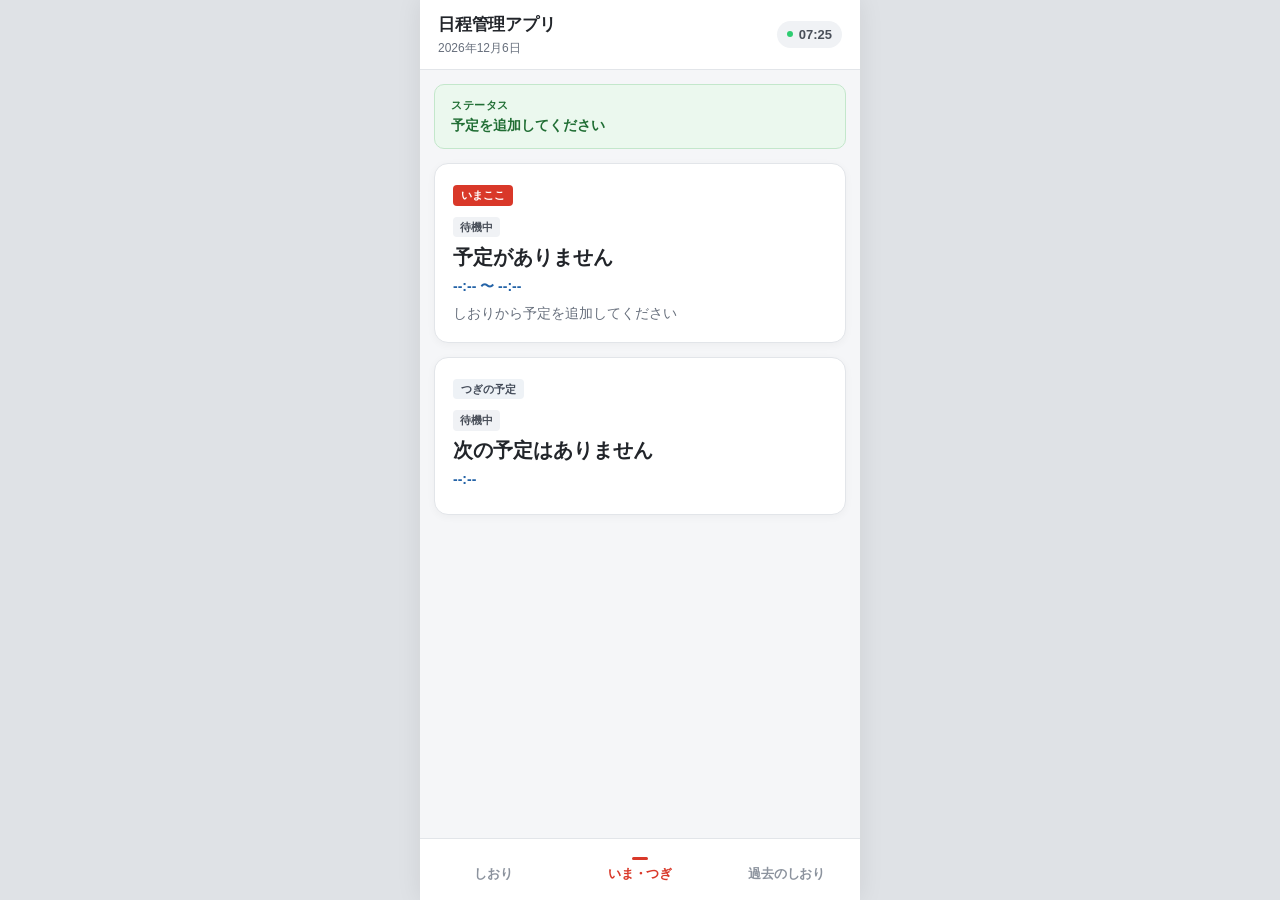
==== kyoto_app.html @ 7677ab17 "Add files via upload" ====
<!DOCTYPE html>
<html lang="ja">
<head>
  <meta charset="UTF-8">
  <meta name="viewport" content="width=device-width, initial-scale=1.0, maximum-scale=1.0, user-scalable=no, viewport-fit=cover">
  <meta name="theme-color" content="#FFFFFF">
  <meta name="apple-mobile-web-app-capable" content="yes">
  <meta name="apple-mobile-web-app-status-bar-style" content="default">
  <link rel="apple-touch-icon" href="icon.png">
  <link rel="icon" href="icon.png">
  <link rel="manifest" href="manifest.json">
  <title>日程管理アプリ</title>
  <style>
/* ===================================================
   日程管理アプリ - スタイルシート (絵文字なし・ミニマルデザイン)
   =================================================== */

:root {
  --primary-red: #D93829;       /* 朱色・現在予定の赤枠カラー */
  --primary-red-bg: #FFF5F4;    /* 現在予定の薄い赤背景 */
  --text-main: #22252A;
  --text-sub: #68707D;
  --bg-app: #F5F6F8;
  --card-bg: #FFFFFF;
  --border-color: #E2E5E9;
  --accent-blue: #2463A7;
  --accent-blue-bg: #EEF5FB;
  --radius-lg: 14px;
  --radius-md: 10px;
  --radius-sm: 6px;
}

* {
  box-sizing: border-box;
  margin: 0;
  padding: 0;
  -webkit-tap-highlight-color: transparent;
}

body {
  font-family: -apple-system, BlinkMacSystemFont, "Segoe UI", Roboto, "Hiragino Sans", "Hiragino Kaku Gothic ProN", Meiryo, sans-serif;
  background-color: #DFE2E6;
  color: var(--text-main);
  line-height: 1.5;
  display: flex;
  justify-content: center;
  min-height: 100vh;
}

/* スマホ表示フレーム */
.mobile-frame {
  width: 100%;
  max-width: 440px;
  min-height: 100vh;
  background-color: var(--bg-app);
  display: flex;
  flex-direction: column;
  position: relative;
  box-shadow: 0 0 24px rgba(0, 0, 0, 0.08);
}

/* ヘッダー */
.app-header {
  background-color: #FFFFFF;
  border-bottom: 1px solid var(--border-color);
  padding: 12px 18px;
  position: sticky;
  top: 0;
  z-index: 20;
}

.header-inner {
  display: flex;
  justify-content: space-between;
  align-items: center;
}

.header-title {
  font-size: 17px;
  font-weight: 700;
  letter-spacing: -0.2px;
}

.header-subtitle {
  font-size: 12px;
  color: var(--text-sub);
  margin-top: 1px;
}

.current-time-badge {
  display: flex;
  align-items: center;
  gap: 6px;
  background: #F0F2F5;
  padding: 4px 10px;
  border-radius: 20px;
  font-size: 13px;
  font-weight: 600;
  color: #4A505A;
}

.time-dot {
  width: 6px;
  height: 6px;
  background-color: #2ECC71;
  border-radius: 50%;
  display: inline-block;
}

/* メインコンテンツ領域 */
.app-content {
  flex: 1;
  padding: 14px 14px 84px 14px;
  overflow-y: auto;
}

.view-panel {
  display: none;
}

.view-panel.active {
  display: block;
}

.panel-header {
  display: flex;
  justify-content: space-between;
  align-items: center;
  margin-bottom: 8px;
}

.panel-section-title {
  font-size: 16px;
  font-weight: 700;
}

.summary-sub {
  font-size: 12px;
  color: var(--text-sub);
}

.btn-primary-small {
  background-color: var(--primary-red);
  color: #FFFFFF;
  border: none;
  font-size: 13px;
  font-weight: 600;
  padding: 6px 12px;
  border-radius: var(--radius-sm);
  cursor: pointer;
}

.btn-primary-small:active {
  opacity: 0.9;
}

.btn-secondary-small {
  background-color: #EAECEF;
  color: var(--text-main);
  border: none;
  font-size: 13px;
  font-weight: 600;
  padding: 6px 12px;
  border-radius: var(--radius-sm);
  cursor: pointer;
}

/* ===================================================
   本日のしおりヘッダーカード
   =================================================== */
.today-header-card {
  background-color: #FFFFFF;
  border-radius: var(--radius-md);
  padding: 12px 14px;
  display: flex;
  align-items: center;
  justify-content: space-between;
  margin-bottom: 12px;
  border: 1px solid var(--border-color);
}

.today-header-info {
  display: flex;
  align-items: center;
  gap: 8px;
}

.today-badge {
  background-color: var(--primary-red);
  color: #FFFFFF;
  font-size: 10px;
  font-weight: 700;
  padding: 2px 6px;
  border-radius: 4px;
}

.today-date-text {
  font-size: 16px;
  font-weight: 700;
}

.today-count-text {
  font-size: 12px;
  color: var(--text-sub);
  margin-left: 4px;
}

.timeline-hint {
  font-size: 12px;
  color: var(--text-sub);
  margin-bottom: 12px;
}

/* ===================================================
   ① しおり (予定一覧)
   =================================================== */
.schedule-timeline {
  display: flex;
  flex-direction: column;
  gap: 10px;
}

.schedule-card {
  background-color: var(--card-bg);
  border-radius: var(--radius-md);
  padding: 14px 16px;
  border: 1.5px solid var(--border-color);
  position: relative;
  cursor: pointer;
  transition: transform 0.15s ease, box-shadow 0.15s ease, opacity 0.15s ease;
  user-select: none;
  -webkit-user-select: none;
  touch-action: pan-y;
}

.schedule-card:active {
  transform: scale(0.99);
}

/* ★ 現在の予定は赤く囲まれる表示 ★ */
.schedule-card.is-current {
  border: 2.5px solid var(--primary-red) !important;
  background-color: var(--primary-red-bg);
  box-shadow: 0 4px 16px rgba(217, 56, 41, 0.18);
}

.schedule-card.is-current::before {
  content: "現在";
  position: absolute;
  top: -10px;
  right: 14px;
  background-color: var(--primary-red);
  color: #FFFFFF;
  font-size: 10px;
  font-weight: 700;
  padding: 1px 8px;
  border-radius: 8px;
  letter-spacing: 0.5px;
}

.schedule-card.is-past {
  opacity: 0.55;
  background-color: #FAFAFA;
}

/* 交通機関カードの個別スタイル */
.schedule-card.is-transit {
  border-left: 5px solid var(--accent-blue);
  background-color: #F8FBFE;
}

.schedule-card.is-transit.is-current {
  border: 2.5px solid var(--primary-red) !important;
  border-left: 6px solid var(--primary-red) !important;
  background-color: var(--primary-red-bg);
}

.card-top-row {
  display: flex;
  justify-content: space-between;
  align-items: center;
  margin-bottom: 6px;
}

.type-badge {
  display: inline-block;
  font-size: 11px;
  font-weight: 700;
  padding: 2px 7px;
  border-radius: 4px;
}

.badge-spot {
  background-color: #F0F2F5;
  color: #4A505A;
}

.badge-transit {
  background-color: var(--accent-blue-bg);
  color: var(--accent-blue);
}

.schedule-time {
  font-size: 14px;
  font-weight: 700;
  color: var(--accent-blue);
}

.schedule-card.is-current .schedule-time {
  color: var(--primary-red);
}

.schedule-title {
  font-size: 16px;
  font-weight: 700;
  color: var(--text-main);
  margin-bottom: 4px;
}

/* ★ ご要望: 乗車駅と降車駅どちらもハッキリ見える表示 ★ */
.schedule-stations-row {
  font-size: 16px;
  font-weight: 700;
  color: var(--text-main);
  display: flex;
  align-items: center;
  gap: 8px;
  margin-bottom: 4px;
}

.station-badge {
  background-color: #FFFFFF;
  padding: 3px 8px;
  border-radius: 4px;
  border: 1px solid #D2DFEE;
  color: var(--accent-blue);
}

.station-arrow {
  color: var(--accent-blue);
  font-size: 14px;
}

.transit-sub-row {
  display: flex;
  align-items: center;
  gap: 6px;
  font-size: 13px;
  color: var(--text-sub);
  margin-bottom: 4px;
}

.platform-badge {
  background-color: #FFF3DC;
  color: #B26A00;
  font-size: 11px;
  font-weight: 700;
  padding: 1px 6px;
  border-radius: 4px;
  border: 1px solid #FFE2AA;
}

.nearest-badge {
  display: inline-block;
  background-color: #F0F2F5;
  color: #555E6D;
  font-size: 11px;
  padding: 1px 7px;
  border-radius: 4px;
  margin-bottom: 4px;
}

.schedule-memo {
  font-size: 13px;
  color: var(--text-sub);
  margin-top: 2px;
}

/* ===================================================
   ② いま・つぎ
   =================================================== */
.timing-card {
  border-radius: var(--radius-md);
  padding: 12px 16px;
  margin-bottom: 14px;
  border: 1px solid transparent;
}

.timing-card.status-relax {
  background-color: #EBF8EE;
  border-color: #C3E7CB;
  color: #206E34;
}

.timing-card.status-warning {
  background-color: #FFF9E6;
  border-color: #FFE599;
  color: #945B00;
}

.timing-card.status-move {
  background-color: #E8F2FC;
  border-color: #BCD9F6;
  color: #175294;
}

.timing-label {
  font-size: 11px;
  font-weight: 700;
  letter-spacing: 0.5px;
}

.timing-message {
  font-size: 14px;
  font-weight: 600;
  margin-top: 2px;
}

.card {
  background-color: var(--card-bg);
  border-radius: var(--radius-lg);
  padding: 18px;
  margin-bottom: 14px;
  border: 1.5px solid var(--border-color);
  box-shadow: 0 2px 8px rgba(0, 0, 0, 0.04);
}

.card-tag {
  display: inline-block;
  font-size: 11px;
  font-weight: 700;
  padding: 2px 8px;
  border-radius: 4px;
  margin-bottom: 8px;
}

.tag-now {
  background-color: var(--primary-red);
  color: #FFFFFF;
}

.tag-next {
  background-color: #EEF2F6;
  color: #434B58;
}

.spot-type-badge-wrap {
  margin-bottom: 4px;
}

.spot-title {
  font-size: 20px;
  font-weight: 700;
  margin-bottom: 4px;
  color: var(--text-main);
}

.spot-sub-info {
  font-size: 13px;
  font-weight: 600;
  color: var(--accent-blue);
  margin-bottom: 4px;
}

.spot-time {
  font-size: 14px;
  font-weight: 600;
  color: var(--accent-blue);
  margin-bottom: 6px;
}

.spot-memo {
  font-size: 14px;
  color: var(--text-sub);
}

.action-buttons-wrap {
  margin-top: 18px;
}

.btn-main-action {
  width: 100%;
  padding: 15px;
  background-color: var(--primary-red);
  color: #FFFFFF;
  border: none;
  border-radius: var(--radius-md);
  font-size: 16px;
  font-weight: 700;
  cursor: pointer;
  display: flex;
  justify-content: center;
  align-items: center;
  gap: 8px;
  box-shadow: 0 4px 12px rgba(217, 56, 41, 0.25);
}

.btn-main-action:active {
  transform: scale(0.98);
}

/* ===================================================
   ③ 過去のしおり
   =================================================== */
.section-box {
  background-color: #FFFFFF;
  border-radius: var(--radius-md);
  padding: 16px;
  border: 1px solid var(--border-color);
}

.mt-1 {
  margin-top: 4px;
}

.mt-2 {
  margin-top: 8px;
}

.mt-3 {
  margin-top: 12px;
}

.past-day-navigator {
  display: flex;
  align-items: center;
  justify-content: space-between;
  gap: 8px;
  margin-top: 10px;
}

.btn-day-nav {
  width: 32px;
  height: 32px;
  border-radius: var(--radius-sm);
  background-color: #F0F2F5;
  border: none;
  font-size: 15px;
  font-weight: 700;
  color: var(--text-main);
  cursor: pointer;
  display: flex;
  align-items: center;
  justify-content: center;
}

.btn-day-nav:active {
  background-color: #E2E5E9;
}

.past-day-center {
  flex: 1;
}

.day-select-dropdown {
  width: 100%;
  padding: 8px 10px;
  border-radius: var(--radius-sm);
  border: 1px solid var(--border-color);
  font-size: 14px;
  font-weight: 600;
  color: var(--text-main);
  background-color: #FAFAFA;
}

/* ===================================================
   下部3ボタン ナビゲーションバー
   =================================================== */
.bottom-nav {
  position: fixed;
  bottom: 0;
  left: 50%;
  transform: translateX(-50%);
  width: 100%;
  max-width: 440px;
  height: 62px;
  background-color: #FFFFFF;
  border-top: 1px solid var(--border-color);
  display: flex;
  justify-content: space-around;
  align-items: center;
  padding-bottom: env(safe-area-inset-bottom, 0px);
  z-index: 30;
}

.nav-button {
  flex: 1;
  height: 100%;
  background: none;
  border: none;
  display: flex;
  flex-direction: column;
  align-items: center;
  justify-content: center;
  gap: 5px;
  color: #8C939E;
  cursor: pointer;
  position: relative;
  transition: all 0.15s ease;
}

.nav-indicator {
  width: 16px;
  height: 3px;
  background-color: transparent;
  border-radius: 2px;
  transition: background-color 0.2s ease;
}

.nav-button.active .nav-indicator {
  background-color: var(--primary-red);
}

.nav-text {
  font-size: 13px;
  font-weight: 700;
  letter-spacing: -0.2px;
}

.nav-button.active .nav-text {
  color: var(--primary-red);
}

/* ===================================================
   モーダル & ポップアップ
   =================================================== */
.modal {
  position: fixed;
  top: 0;
  left: 0;
  width: 100%;
  height: 100%;
  z-index: 50;
  display: flex;
  align-items: flex-end;
  justify-content: center;
}

.modal.hidden {
  display: none !important;
}

.modal-backdrop {
  position: absolute;
  width: 100%;
  height: 100%;
  background: rgba(0, 0, 0, 0.45);
}

.modal-card {
  position: relative;
  width: 100%;
  max-width: 440px;
  background-color: #FFFFFF;
  border-radius: var(--radius-lg) var(--radius-lg) 0 0;
  padding: 20px;
  z-index: 51;
  max-height: 90vh;
  overflow-y: auto;
  animation: slideUp 0.2s ease-out;
}

@keyframes slideUp {
  from { transform: translateY(100%); }
  to { transform: translateY(0); }
}

.modal-header {
  display: flex;
  justify-content: space-between;
  align-items: center;
  margin-bottom: 16px;
}

.modal-header h3 {
  font-size: 17px;
  font-weight: 700;
}

.modal-close-btn {
  background: none;
  border: none;
  font-size: 22px;
  color: var(--text-sub);
  cursor: pointer;
  width: 32px;
  height: 32px;
  display: flex;
  align-items: center;
  justify-content: center;
  border-radius: 50%;
}

.spot-action-info-box {
  background-color: #F8F9FA;
  padding: 12px 14px;
  border-radius: var(--radius-sm);
  margin-bottom: 16px;
  border: 1px solid var(--border-color);
}

.action-item-name {
  font-size: 16px;
  font-weight: 700;
  color: var(--text-main);
}

.action-item-time {
  font-size: 13px;
  color: var(--accent-blue);
  margin-top: 2px;
}

.spot-action-buttons {
  display: flex;
  flex-direction: column;
  gap: 10px;
}

.btn-action-primary, .btn-action-secondary, .btn-action-danger {
  width: 100%;
  padding: 13px 16px;
  border-radius: var(--radius-md);
  border: 1.5px solid transparent;
  cursor: pointer;
  text-align: left;
}

.btn-action-primary {
  background-color: var(--primary-red-bg);
  border-color: #F8C8C4;
  color: var(--primary-red);
}

.btn-action-secondary {
  background-color: #F5F6F8;
  border-color: var(--border-color);
  color: var(--text-main);
}

.btn-action-danger {
  background-color: #FFFFFF;
  border-color: #FBD5D5;
  color: #DC3545;
}

.btn-action-text strong {
  display: block;
  font-size: 15px;
}

.btn-action-text small {
  display: block;
  font-size: 12px;
  opacity: 0.8;
  margin-top: 2px;
}

.form-label-bold {
  font-size: 13px;
  font-weight: 700;
  color: var(--text-main);
}

.type-selector-tabs {
  display: flex;
  gap: 8px;
  margin-top: 4px;
}

.type-tab-label {
  flex: 1;
  cursor: pointer;
}

.type-tab-label input[type="radio"] {
  display: none;
}

.type-tab-card {
  display: block;
  padding: 9px;
  text-align: center;
  border-radius: var(--radius-sm);
  background-color: #F0F2F5;
  font-size: 13px;
  font-weight: 700;
  color: var(--text-sub);
  border: 1.5px solid transparent;
}

.type-tab-label input[type="radio"]:checked + .type-tab-card {
  background-color: #FFFFFF;
  border-color: var(--primary-red);
  color: var(--primary-red);
  box-shadow: 0 2px 6px rgba(217, 56, 41, 0.15);
}

/* 交通機関（乗車駅・降車駅）のレイアウト */
.transit-container {
  display: flex;
  flex-direction: column;
  gap: 2px;
}

.form-group-stack {
  display: flex;
  flex-direction: column;
}

.station-arrow-col {
  display: flex;
  align-items: center;
  justify-content: center;
  padding-top: 22px;
  font-size: 18px;
  font-weight: 700;
  color: var(--accent-blue);
}

.transit-chips {
  display: flex;
  flex-wrap: wrap;
  gap: 5px;
}

.transit-chip {
  background: #F0F2F5;
  border: none;
  padding: 4px 8px;
  border-radius: 4px;
  font-size: 11px;
  font-weight: 600;
  color: #4A505A;
  cursor: pointer;
}

.modal-body {
  display: flex;
  flex-direction: column;
  gap: 10px;
}

.form-group {
  display: flex;
  flex-direction: column;
  gap: 5px;
}

.form-group label {
  font-size: 12px;
  font-weight: 600;
  color: var(--text-sub);
}

.form-row {
  display: flex;
  gap: 8px;
}

.flex-1 {
  flex: 1;
}

.input-text {
  padding: 9px 12px;
  border: 1px solid var(--border-color);
  border-radius: var(--radius-sm);
  font-size: 15px;
  outline: none;
  background-color: #FAFAFA;
}

.input-text:focus {
  border-color: var(--primary-red);
  background-color: #FFFFFF;
}

.modal-actions {
  display: flex;
  align-items: center;
  gap: 10px;
  margin-top: 10px;
}

.flex-spacer {
  flex: 1;
}

.btn-cancel {
  background: #F0F2F5;
  border: none;
  padding: 9px 16px;
  border-radius: var(--radius-sm);
  font-size: 14px;
  font-weight: 600;
  cursor: pointer;
}

.btn-submit {
  background: var(--primary-red);
  color: #FFFFFF;
  border: none;
  padding: 9px 20px;
  border-radius: var(--radius-sm);
  font-size: 14px;
  font-weight: 700;
  cursor: pointer;
}

.btn-delete {
  background: none;
  border: none;
  color: #DC3545;
  font-size: 14px;
  font-weight: 600;
  cursor: pointer;
}

/* ===================================================
   予定の長押しドラッグ＆ドロップ並び替えスタイル
   =================================================== */

/* ドラッグ元のプレースホルダー */
.schedule-card.is-dragging-original {
  opacity: 0.35 !important;
  border: 2px dashed #9EABC0 !important;
  background-color: #F0F3F8 !important;
  box-shadow: none !important;
  transform: scale(0.98) !important;
}

/* 長押し中に浮き上がるゴースト要素 */
.drag-ghost {
  position: fixed !important;
  z-index: 10000 !important;
  pointer-events: none !important;
  border-radius: var(--radius-md) !important;
  background-color: #FFFFFF !important;
  border: 2px solid var(--accent-blue) !important;
  box-shadow: 0 14px 32px rgba(20, 45, 80, 0.28) !important;
  transform: scale(1.03) !important;
  opacity: 0.96 !important;
  margin: 0 !important;
  box-sizing: border-box !important;
  transition: transform 0.08s ease, box-shadow 0.08s ease !important;
}

.drag-ghost.is-current {
  border: 2.5px solid var(--primary-red) !important;
}

/* 挿入位置を示す青いラインインジケーター */
.drop-indicator {
  height: 4px;
  background-color: var(--accent-blue);
  border-radius: 2px;
  margin: 4px 0;
  box-shadow: 0 0 10px rgba(36, 99, 167, 0.6);
  position: relative;
  transition: all 0.15s ease;
}

.drop-indicator::before {
  content: "";
  position: absolute;
  left: -4px;
  top: -4px;
  width: 12px;
  height: 12px;
  border-radius: 50%;
  background-color: var(--accent-blue);
}

.drop-indicator::after {
  content: "";
  position: absolute;
  right: -4px;
  top: -4px;
  width: 12px;
  height: 12px;
  border-radius: 50%;
  background-color: var(--accent-blue);
}

/* カード右上の控えめなドラッグ用グリップアイコン */
.drag-grip-icon {
  display: inline-flex;
  flex-direction: column;
  justify-content: center;
  align-items: center;
  gap: 2.5px;
  width: 16px;
  height: 16px;
  opacity: 0.35;
  margin-left: 6px;
  cursor: grab;
}

.drag-grip-icon span {
  display: block;
  width: 12px;
  height: 2px;
  background-color: #555E6D;
  border-radius: 1px;
}

.schedule-card:active .drag-grip-icon {
  opacity: 0.7;
}

/* 並び替え完了時のトースト通知 */
.app-toast {
  position: fixed;
  bottom: 80px;
  left: 50%;
  transform: translateX(-50%) translateY(20px);
  background-color: rgba(30, 36, 46, 0.92);
  color: #FFFFFF;
  padding: 10px 18px;
  border-radius: 20px;
  font-size: 13px;
  font-weight: 600;
  box-shadow: 0 6px 20px rgba(0, 0, 0, 0.25);
  z-index: 99999;
  opacity: 0;
  pointer-events: none;
  transition: opacity 0.25s ease, transform 0.25s ease;
  white-space: nowrap;
}

.app-toast.show {
  opacity: 1;
  transform: translateX(-50%) translateY(0);
}

</style>
  <script>
    if ('serviceWorker' in navigator) {
      window.addEventListener('load', () => {
        navigator.serviceWorker.register('./sw.js').catch(err => console.log('SW reg error', err));
      });
    }
  </script>
</head>
<body>

  <!-- モバイルアプリコンテナ -->
  <div class="mobile-frame">
    
    <!-- アプリ共通ヘッダー -->
    <header class="app-header">
      <div class="header-inner">
        <div>
          <h1 class="header-title">日程管理アプリ</h1>
          <div id="header-date-sub" class="header-subtitle">--月--日</div>
        </div>
        <div class="current-time-badge">
          <span class="time-dot"></span>
          <span id="header-clock">09:00</span>
        </div>
      </div>
    </header>

    <!-- メイン表示領域 -->
    <main class="app-content">

      <!-- ================= 画面①: しおり（本日の日程限定） ================= -->
      <section id="view-schedule" class="view-panel">
        
        <div class="today-header-card">
          <div class="today-header-info">
            <span class="today-badge">本日</span>
            <span id="main-day-label" class="today-date-text">--月--日</span>
            <span id="main-day-spots-count" class="today-count-text">0件の予定</span>
          </div>
          <button id="btn-open-add-schedule" class="btn-primary-small">+ 予定を追加</button>
        </div>

        <p class="timeline-hint">予定を押すと操作メニュー、長押しで並び替えできます</p>

        <!-- 本日のタイムライン一覧 -->
        <div id="schedule-list" class="schedule-timeline">
          <!-- JSで動的に本日の予定を出力 -->
        </div>
      </section>

      <!-- ================= 画面②: いま・つぎ ================= -->
      <section id="view-now-next" class="view-panel active">
        
        <!-- ステータス（移動タイミング） -->
        <div id="timing-status-card" class="timing-card status-relax">
          <div class="timing-body">
            <div class="timing-label" id="timing-label">ステータス</div>
            <div class="timing-message" id="timing-message">予定を追加してください</div>
          </div>
        </div>

        <!-- 1. いまどこにいるか -->
        <div class="card now-card">
          <div class="card-tag tag-now">いまここ</div>
          <div class="card-content">
            <div class="spot-type-badge-wrap">
              <span id="now-spot-badge" class="type-badge badge-spot">場所</span>
            </div>
            <h3 id="now-spot-title" class="spot-title">予定がありません</h3>
            <p id="now-spot-sub" class="spot-sub-info"></p>
            <p id="now-spot-time" class="spot-time">--:-- 〜 --:--</p>
            <p id="now-spot-memo" class="spot-memo">しおりから予定を追加してください</p>
          </div>
        </div>

        <!-- 2. 次の予定は何か -->
        <div class="card next-card">
          <div class="card-tag tag-next">つぎの予定</div>
          <div class="card-content">
            <div class="spot-type-badge-wrap">
              <span id="next-spot-badge" class="type-badge badge-spot">場所</span>
            </div>
            <h3 id="next-spot-title" class="spot-title">次の予定はありません</h3>
            <p id="next-spot-sub" class="spot-sub-info"></p>
            <p id="next-spot-time" class="spot-time">--:-- 開始予定</p>
            <p id="next-spot-memo" class="spot-memo"></p>
          </div>
        </div>

        <!-- アクションボタン -->
        <div class="action-buttons-wrap">
          <button id="btn-next-action" class="btn-main-action" style="display: none;">
            <span>次へ進む（移動・到着）</span>
            <span class="btn-arrow">&rarr;</span>
          </button>
        </div>

      </section>

      <!-- ================= 画面③: 過去のしおり（過去日程・カレンダー） ================= -->
      <section id="view-undecided" class="view-panel">
        
        <div class="section-box">
          <div class="panel-header">
            <div>
              <h2 class="panel-section-title">過去の日程・しおり</h2>
              <span class="summary-sub">前後の日程を切り替えて閲覧できます</span>
            </div>
            <button id="btn-open-add-day" class="btn-secondary-small">+ 日程追加</button>
          </div>

          <!-- 日程ナビゲーション -->
          <div class="past-day-navigator">
            <button id="btn-past-prev" class="btn-day-nav" title="前の日へ">&lt;</button>
            <div class="past-day-center">
              <select id="select-past-day" class="day-select-dropdown">
                <!-- JSで動的に日付の選択肢を出力 -->
              </select>
            </div>
            <button id="btn-past-next" class="btn-day-nav" title="次の日へ">&gt;</button>
          </div>

          <!-- 選択した日程のしおり一覧 -->
          <div id="past-day-schedule-list" class="schedule-timeline mt-3">
            <!-- JSで動的に予定一覧を出力 -->
          </div>
        </div>

      </section>

    </main>

    <!-- 下部3ボタン ナビゲーションメニュー -->
    <nav class="bottom-nav">
      <button class="nav-button" data-view="schedule">
        <span class="nav-indicator"></span>
        <span class="nav-text">しおり</span>
      </button>

      <button class="nav-button active" data-view="now-next">
        <span class="nav-indicator"></span>
        <span class="nav-text">いま・つぎ</span>
      </button>

      <button class="nav-button" data-view="undecided">
        <span class="nav-indicator"></span>
        <span class="nav-text">過去のしおり</span>
      </button>
    </nav>

  </div>

  <!-- ポップアップモーダル: 予定カードをタップした時のメニュー -->
  <div id="modal-spot-action" class="modal hidden">
    <div class="modal-backdrop"></div>
    <div class="modal-card">
      <div class="modal-header">
        <h3 id="spot-action-title" class="modal-title">予定の操作</h3>
        <button id="btn-close-spot-action" class="modal-close-btn">&times;</button>
      </div>
      <div class="spot-action-body">
        <div id="spot-action-info" class="spot-action-info-box">
          <div id="spot-action-name" class="action-item-name"></div>
          <div id="spot-action-time" class="action-item-time"></div>
        </div>
        <div class="spot-action-buttons">
          <button id="btn-set-as-current" class="btn-action-primary">
            <div class="btn-action-text">
              <strong>現在の予定にする</strong>
              <small>しおりで赤く囲み、現在地として設定します</small>
            </div>
          </button>
          
          <button id="btn-open-edit-content" class="btn-action-secondary">
            <div class="btn-action-text">
              <strong>内容を変更する</strong>
              <small>時間、場所名、駅名、乗り場などを編集します</small>
            </div>
          </button>

          <button id="btn-delete-from-action" class="btn-action-danger">
            <div class="btn-action-text">
              <strong>この予定を削除する</strong>
            </div>
          </button>
        </div>
      </div>
    </div>
  </div>

  <!-- モーダル: 予定・交通機関の追加・編集 -->
  <div id="modal-edit-item" class="modal hidden">
    <div class="modal-backdrop"></div>
    <div class="modal-card">
      <div class="modal-header">
        <h3 id="modal-title">予定の追加</h3>
        <button id="btn-close-modal" class="modal-close-btn">&times;</button>
      </div>
      <form id="schedule-form" class="modal-body">
        <input type="hidden" id="form-item-id">
        
        <!-- 種別選択: 場所・予定名 or 交通機関 -->
        <div class="form-group">
          <label class="form-label-bold">追加する情報の種類 *</label>
          <div class="type-selector-tabs">
            <label class="type-tab-label">
              <input type="radio" name="entry-type" value="spot" checked id="radio-type-spot">
              <span class="type-tab-card">場所・予定名</span>
            </label>
            <label class="type-tab-label">
              <input type="radio" name="entry-type" value="transit" id="radio-type-transit">
              <span class="type-tab-card">交通機関・移動</span>
            </label>
          </div>
        </div>

        <!-- 1. 場所・予定名の場合の入力（最寄り駅を追加、路線・駅は削除） -->
        <div id="field-spot-container" class="form-group-stack">
          <div class="form-group">
            <label for="form-title">場所・予定名 *</label>
            <input type="text" id="form-title" placeholder="例: 清水寺、祇園でランチ" class="input-text">
          </div>
          <div class="form-group mt-2">
            <label for="form-nearest-station">最寄り駅（任意）</label>
            <input type="text" id="form-nearest-station" placeholder="例: 清水五条駅、祇園四条駅" class="input-text">
          </div>
        </div>

        <!-- 2. 交通機関の場合の入力（乗車駅・降車駅を一番上へ、乗り場欄を追加） -->
        <div id="field-transit-container" class="transit-container hidden">
          <!-- 乗車駅・降車駅（一番上に配置） -->
          <div class="form-row">
            <div class="form-group flex-1">
              <label for="form-departure-station">乗車駅（出発地） *</label>
              <input type="text" id="form-departure-station" placeholder="例: 京都駅" class="input-text">
            </div>
            <div class="station-arrow-col">&rarr;</div>
            <div class="form-group flex-1">
              <label for="form-arrival-station">降車駅（到着地） *</label>
              <input type="text" id="form-arrival-station" placeholder="例: 稲荷駅" class="input-text">
            </div>
          </div>

          <!-- 何番乗り場か -->
          <div class="form-group mt-2">
            <label for="form-transit-platform">乗り場（番線）（任意）</label>
            <input type="text" id="form-transit-platform" placeholder="例: 8番のりば、D2乗り場" class="input-text">
          </div>

          <!-- 路線・交通手段 -->
          <div class="form-group mt-2">
            <label for="form-transit-line">路線・交通手段（任意）</label>
            <input type="text" id="form-transit-line" placeholder="例: JR奈良線、市バス206系統、徒歩" class="input-text">
            <div class="transit-chips mt-1">
              <button type="button" class="transit-chip" data-val="JR">JR</button>
              <button type="button" class="transit-chip" data-val="地下鉄">地下鉄</button>
              <button type="button" class="transit-chip" data-val="京阪">京阪</button>
              <button type="button" class="transit-chip" data-val="阪急">阪急</button>
              <button type="button" class="transit-chip" data-val="市バス">市バス</button>
              <button type="button" class="transit-chip" data-val="徒歩">徒歩</button>
              <button type="button" class="transit-chip" data-val="タクシー">タクシー</button>
            </div>
          </div>
        </div>

        <!-- 時間入力 -->
        <div class="form-row mt-2">
          <div class="form-group flex-1">
            <label for="form-start-time" id="label-start-time">開始・出発時刻 *</label>
            <input type="time" id="form-start-time" required class="input-text">
          </div>
          <div class="form-group flex-1">
            <label for="form-end-time" id="label-end-time">終了・到着時刻</label>
            <input type="time" id="form-end-time" class="input-text">
          </div>
        </div>

        <div class="form-group mt-2">
          <label for="form-memo">メモ（注意点・予約・料金など）</label>
          <input type="text" id="form-memo" placeholder="例: 乗換注意、予約番号など" class="input-text">
        </div>

        <div class="modal-actions">
          <button type="button" id="btn-delete-item" class="btn-delete hidden">削除</button>
          <div class="flex-spacer"></div>
          <button type="button" id="btn-cancel-modal" class="btn-cancel">キャンセル</button>
          <button type="submit" class="btn-submit">保存</button>
        </div>
      </form>
    </div>
  </div>

  <!-- モーダル: 新しい日程の追加 -->
  <div id="modal-add-day" class="modal hidden">
    <div class="modal-backdrop"></div>
    <div class="modal-card">
      <div class="modal-header">
        <h3>新しい日程を追加</h3>
        <button id="btn-close-day-modal" class="modal-close-btn">&times;</button>
      </div>
      <form id="day-form" class="modal-body">
        <div class="form-group">
          <label for="new-day-date">日付 *</label>
          <input type="date" id="new-day-date" required class="input-text">
        </div>
        <div class="modal-actions">
          <div class="flex-spacer"></div>
          <button type="button" id="btn-cancel-day-modal" class="btn-cancel">キャンセル</button>
          <button type="submit" class="btn-submit">追加する</button>
        </div>
      </form>
    </div>
  </div>

  <!-- 操作フィードバック用トースト通知 -->
  <div id="app-toast" class="app-toast"></div>

  <script>
/**
 * 日程管理アプリ - アプリケーションロジック (最寄り駅・乗降車駅・乗り場対応版)
 */

// --- 画面上エラー検知 ---
window.addEventListener('error', function(e) {
  let errBox = document.getElementById('debug-error-banner');
  if (!errBox) {
    errBox = document.createElement('div');
    errBox.id = 'debug-error-banner';
    errBox.style.cssText = 'position:fixed;top:0;left:0;width:100%;background:#D93829;color:#fff;padding:10px;font-size:12px;z-index:9999;word-break:break-all;';
    document.body.appendChild(errBox);
  }
  errBox.textContent = 'エラーが発生しました: ' + (e.message || e);
});

// --- 安全なストレージラッパー ---
let inMemoryStore = {};
const safeStorage = {
  getItem: function(key) {
    try {
      if (typeof window !== 'undefined' && window.localStorage) {
        return window.localStorage.getItem(key);
      }
    } catch (e) {
      console.warn('localStorage read error, using in-memory store', e);
    }
    return inMemoryStore[key] || null;
  },
  setItem: function(key, val) {
    try {
      if (typeof window !== 'undefined' && window.localStorage) {
        window.localStorage.setItem(key, val);
      }
    } catch (e) {
      console.warn('localStorage write error, using in-memory store', e);
    }
    inMemoryStore[key] = val;
  }
};

// --- 初期データ ---
function getInitialTodayDate() {
  const now = new Date();
  const y = now.getFullYear();
  const m = String(now.getMonth() + 1).padStart(2, '0');
  const d = String(now.getDate()).padStart(2, '0');
  return `${y}-${m}-${d}`;
}

const CLEAN_DEFAULT_DAYS = [
  {
    id: 'day-initial',
    date: getInitialTodayDate(),
    currentSpotIndex: 0,
    items: []
  }
];

// --- アプリケーション状態 ---
let state = {
  days: [],
  todayIndex: 0,
  pastViewDayIndex: 0,
  activeView: 'schedule',
  selectedActionItem: null
};

// --- ストレージ読み書き ---
const STORAGE_KEY_DAYS = 'schedule_app_days_v6';
const STORAGE_KEY_TODAY_IDX = 'schedule_app_today_idx_v6';

function loadState() {
  try {
    const savedDays = safeStorage.getItem(STORAGE_KEY_DAYS);
    const savedTodayIdx = safeStorage.getItem(STORAGE_KEY_TODAY_IDX);

    state.days = savedDays ? JSON.parse(savedDays) : JSON.parse(JSON.stringify(CLEAN_DEFAULT_DAYS));
    state.todayIndex = savedTodayIdx !== null ? parseInt(savedTodayIdx, 10) : 0;
    state.pastViewDayIndex = 0;
  } catch (e) {
    state.days = JSON.parse(JSON.stringify(CLEAN_DEFAULT_DAYS));
    state.todayIndex = 0;
    state.pastViewDayIndex = 0;
  }
}

function saveState() {
  try {
    safeStorage.setItem(STORAGE_KEY_DAYS, JSON.stringify(state.days));
    safeStorage.setItem(STORAGE_KEY_TODAY_IDX, state.todayIndex.toString());
  } catch (e) {
    console.warn('saveState error', e);
  }
}

function getTodayDay() {
  if (!state.days || state.days.length === 0) {
    state.days = JSON.parse(JSON.stringify(CLEAN_DEFAULT_DAYS));
  }
  if (state.todayIndex >= state.days.length) {
    state.todayIndex = 0;
  }
  return state.days[state.todayIndex];
}

// --- 時刻・日付ユーティリティ ---
function getMinutesFromTimeString(timeStr) {
  if (!timeStr) return 0;
  const parts = timeStr.split(':');
  if (parts.length < 2) return 0;
  return Number(parts[0]) * 60 + Number(parts[1]);
}

function formatMinutesToTimeString(totalMinutes) {
  const h = Math.floor(totalMinutes / 60) % 24;
  const m = totalMinutes % 60;
  return `${String(h).padStart(2, '0')}:${String(m).padStart(2, '0')}`;
}

function getCurrentMinutes() {
  const now = new Date();
  return now.getHours() * 60 + now.getMinutes();
}

function formatDateOnly(dateStr) {
  if (!dateStr) return '';
  const parts = dateStr.split('-');
  if (parts.length === 3) {
    return `${parseInt(parts[1], 10)}月${parseInt(parts[2], 10)}日`;
  }
  return dateStr;
}

function formatFullDate(dateStr) {
  if (!dateStr) return '';
  const parts = dateStr.split('-');
  if (parts.length === 3) {
    return `${parts[0]}年${parseInt(parts[1], 10)}月${parseInt(parts[2], 10)}日`;
  }
  return dateStr;
}

// --- DOM 初期化 ---
function initApp() {
  const dom = {
    headerDateSub: document.getElementById('header-date-sub'),
    headerClock: document.getElementById('header-clock'),
    navButtons: document.querySelectorAll('.nav-button'),
    viewPanels: {
      'schedule': document.getElementById('view-schedule'),
      'now-next': document.getElementById('view-now-next'),
      'undecided': document.getElementById('view-undecided')
    },
    
    // しおり画面
    mainDayLabel: document.getElementById('main-day-label'),
    mainDaySpotsCount: document.getElementById('main-day-spots-count'),
    scheduleList: document.getElementById('schedule-list'),
    btnOpenAddSchedule: document.getElementById('btn-open-add-schedule'),

    // いま・つぎ 画面
    timingStatusCard: document.getElementById('timing-status-card'),
    timingLabel: document.getElementById('timing-label'),
    timingMessage: document.getElementById('timing-message'),
    nowSpotBadge: document.getElementById('now-spot-badge'),
    nowSpotTitle: document.getElementById('now-spot-title'),
    nowSpotSub: document.getElementById('now-spot-sub'),
    nowSpotTime: document.getElementById('now-spot-time'),
    nowSpotMemo: document.getElementById('now-spot-memo'),
    nextSpotBadge: document.getElementById('next-spot-badge'),
    nextSpotTitle: document.getElementById('next-spot-title'),
    nextSpotSub: document.getElementById('next-spot-sub'),
    nextSpotTime: document.getElementById('next-spot-time'),
    nextSpotMemo: document.getElementById('next-spot-memo'),
    btnNextAction: document.getElementById('btn-next-action'),

    // 過去のしおり 画面
    btnPastPrev: document.getElementById('btn-past-prev'),
    btnPastNext: document.getElementById('btn-past-next'),
    selectPastDay: document.getElementById('select-past-day'),
    pastDayScheduleList: document.getElementById('past-day-schedule-list'),
    btnOpenAddDay: document.getElementById('btn-open-add-day'),

    // 予定タップ ポップアップ
    modalSpotAction: document.getElementById('modal-spot-action'),
    spotActionName: document.getElementById('spot-action-name'),
    spotActionTime: document.getElementById('spot-action-time'),
    btnCloseSpotAction: document.getElementById('btn-close-spot-action'),
    btnSetAsCurrent: document.getElementById('btn-set-as-current'),
    btnOpenEditContent: document.getElementById('btn-open-edit-content'),
    btnDeleteFromAction: document.getElementById('btn-delete-from-action'),

    // 予定追加モーダル
    modalEditItem: document.getElementById('modal-edit-item'),
    modalTitle: document.getElementById('modal-title'),
    scheduleForm: document.getElementById('schedule-form'),
    formItemId: document.getElementById('form-item-id'),
    radioTypeSpot: document.getElementById('radio-type-spot'),
    radioTypeTransit: document.getElementById('radio-type-transit'),
    fieldSpotContainer: document.getElementById('field-spot-container'),
    fieldTransitContainer: document.getElementById('field-transit-container'),
    formTitle: document.getElementById('form-title'),
    formNearestStation: document.getElementById('form-nearest-station'),
    formDepartureStation: document.getElementById('form-departure-station'),
    formArrivalStation: document.getElementById('form-arrival-station'),
    formTransitPlatform: document.getElementById('form-transit-platform'),
    formTransitLine: document.getElementById('form-transit-line'),
    labelStartTime: document.getElementById('label-start-time'),
    formStartTime: document.getElementById('form-start-time'),
    labelEndTime: document.getElementById('label-end-time'),
    formEndTime: document.getElementById('form-end-time'),
    formMemo: document.getElementById('form-memo'),
    btnDeleteItem: document.getElementById('btn-delete-item'),
    btnCloseModal: document.getElementById('btn-close-modal'),
    btnCancelModal: document.getElementById('btn-cancel-modal'),

    // 日程追加モーダル
    modalAddDay: document.getElementById('modal-add-day'),
    dayForm: document.getElementById('day-form'),
    newDayDate: document.getElementById('new-day-date'),
    btnCloseDayModal: document.getElementById('btn-close-day-modal'),
    btnCancelDayModal: document.getElementById('btn-cancel-day-modal')
  };

  function switchView(viewName) {
    state.activeView = viewName;
    
    dom.navButtons.forEach(btn => {
      if (btn.dataset.view === viewName) {
        btn.classList.add('active');
      } else {
        btn.classList.remove('active');
      }
    });

    Object.keys(dom.viewPanels).forEach(key => {
      if (key === viewName) {
        dom.viewPanels[key].classList.add('active');
      } else {
        dom.viewPanels[key].classList.remove('active');
      }
    });

    render();
  }

  function render() {
    renderClock();
    renderSchedule();
    renderNowNext();
    renderPastSchedule();
  }

  function renderClock() {
    const currentMin = getCurrentMinutes();
    const timeStr = formatMinutesToTimeString(currentMin);
    dom.headerClock.textContent = timeStr;

    const today = getTodayDay();
    dom.headerDateSub.textContent = formatFullDate(today.date);
  }

  // カードのHTML生成ヘルパー
  function createScheduleCardHtml(item) {
    const timeRange = item.endTime ? `${item.startTime} 〜 ${item.endTime}` : item.startTime;
    const typeBadge = item.type === 'transit'
      ? '<span class="type-badge badge-transit">移動</span>'
      : '<span class="type-badge badge-spot">場所</span>';

    let contentHtml = '';
    if (item.type === 'transit') {
      // 交通機関：乗車駅と降車駅の両方がはっきり見える表示
      const dep = escapeHtml(item.departureStation || '未設定');
      const arr = escapeHtml(item.arrivalStation || '未設定');
      const platformHtml = item.platform ? `<span class="platform-badge">${escapeHtml(item.platform)}</span>` : '';
      const lineHtml = item.transitLine ? `<span>${escapeHtml(item.transitLine)}</span>` : '';

      contentHtml = `
        <div class="schedule-stations-row">
          <span class="station-badge">${dep}</span>
          <span class="station-arrow">&rarr;</span>
          <span class="station-badge">${arr}</span>
        </div>
        ${(platformHtml || lineHtml) ? `<div class="transit-sub-row">${platformHtml} ${lineHtml}</div>` : ''}
      `;
    } else {
      // 場所：予定名 + 最寄り駅
      const title = escapeHtml(item.title || '予定');
      const nearestHtml = item.nearestStation ? `<div class="nearest-badge">最寄り: ${escapeHtml(item.nearestStation)}</div>` : '';

      contentHtml = `
        <div class="schedule-title">${title}</div>
        ${nearestHtml}
      `;
    }

    return `
      <div class="card-top-row">
        <div>${typeBadge}</div>
        <div style="display: flex; align-items: center; gap: 8px;">
          <span class="schedule-time">${timeRange}</span>
          <div class="drag-grip-icon" title="長押しで移動">
            <span></span>
            <span></span>
            <span></span>
          </div>
        </div>
      </div>
      ${contentHtml}
      ${item.memo ? `<div class="schedule-memo">${escapeHtml(item.memo)}</div>` : ''}
    `;
  }

  function renderSchedule() {
    const today = getTodayDay();
    const items = today.items || [];

    dom.mainDayLabel.textContent = formatDateOnly(today.date);
    dom.mainDaySpotsCount.textContent = `${items.length}件の予定`;

    dom.scheduleList.innerHTML = '';

    if (items.length === 0) {
      dom.scheduleList.innerHTML = `
        <div style="text-align: center; padding: 40px 20px; color: #8C939E; font-size: 13px;">
          予定はまだ登録されていません。<br>右上の「+ 予定を追加」から登録してください。
        </div>
      `;
      return;
    }

    items.forEach((item, index) => {
      const card = document.createElement('div');
      card.className = 'schedule-card';

      if (item.type === 'transit') {
        card.classList.add('is-transit');
      }

      const isCurrent = (index === today.currentSpotIndex);
      const isPast = (index < today.currentSpotIndex);

      if (isCurrent) {
        card.classList.add('is-current');
      } else if (isPast) {
        card.classList.add('is-past');
      }

      card.innerHTML = createScheduleCardHtml(item);

            setupCardDragAndDrop(card, index, state.todayIndex, dom.scheduleList);

      card.addEventListener('click', () => {
        if (card._didDrag) {
          card._didDrag = false;
          return;
        }
        openSpotActionPopup(item, index, state.todayIndex);
      });

      dom.scheduleList.appendChild(card);
    });
  }

  function renderNowNext() {
    const currentMin = getCurrentMinutes();
    const today = getTodayDay();
    const items = today.items || [];
    const currIdx = today.currentSpotIndex || 0;

    const currentSpot = items[currIdx] || null;
    const nextSpot = items[currIdx + 1] || null;

    // 1. いまどこにいるか
    if (currentSpot) {
      if (currentSpot.type === 'transit') {
        dom.nowSpotTitle.textContent = `${currentSpot.departureStation || ''} → ${currentSpot.arrivalStation || ''}`;
        const subParts = [];
        if (currentSpot.platform) subParts.push(currentSpot.platform);
        if (currentSpot.transitLine) subParts.push(currentSpot.transitLine);
        dom.nowSpotSub.textContent = subParts.join(' / ');
        dom.nowSpotBadge.className = 'type-badge badge-transit';
        dom.nowSpotBadge.textContent = '交通機関・移動中';
      } else {
        dom.nowSpotTitle.textContent = currentSpot.title;
        dom.nowSpotSub.textContent = currentSpot.nearestStation ? `最寄り: ${currentSpot.nearestStation}` : '';
        dom.nowSpotBadge.className = 'type-badge badge-spot';
        dom.nowSpotBadge.textContent = '滞在中スポット';
      }

      dom.nowSpotTime.textContent = currentSpot.endTime 
        ? `${currentSpot.startTime} 〜 ${currentSpot.endTime}` 
        : `${currentSpot.startTime} 開始`;
      dom.nowSpotMemo.textContent = currentSpot.memo || 'メモなし';
    } else {
      dom.nowSpotTitle.textContent = '予定がありません';
      dom.nowSpotSub.textContent = '';
      dom.nowSpotTime.textContent = '--:-- 〜 --:--';
      dom.nowSpotMemo.textContent = 'しおりから予定を追加してください';
      dom.nowSpotBadge.className = 'type-badge badge-spot';
      dom.nowSpotBadge.textContent = '待機中';
    }

    // 2. 次の予定
    if (nextSpot) {
      if (nextSpot.type === 'transit') {
        dom.nextSpotTitle.textContent = `${nextSpot.departureStation || ''} → ${nextSpot.arrivalStation || ''}`;
        const subParts = [];
        if (nextSpot.platform) subParts.push(nextSpot.platform);
        if (nextSpot.transitLine) subParts.push(nextSpot.transitLine);
        dom.nextSpotSub.textContent = subParts.join(' / ');
        dom.nextSpotBadge.className = 'type-badge badge-transit';
        dom.nextSpotBadge.textContent = '次の移動';
      } else {
        dom.nextSpotTitle.textContent = nextSpot.title;
        dom.nextSpotSub.textContent = nextSpot.nearestStation ? `最寄り: ${nextSpot.nearestStation}` : '';
        dom.nextSpotBadge.className = 'type-badge badge-spot';
        dom.nextSpotBadge.textContent = '次の目的地';
      }

      dom.nextSpotTime.textContent = `${nextSpot.startTime} 開始予定`;
      dom.nextSpotMemo.textContent = nextSpot.memo || '';
      dom.btnNextAction.style.display = 'flex';
      dom.btnNextAction.querySelector('span').textContent = `「${dom.nextSpotTitle.textContent}」へ移動・次へ`;
    } else {
      dom.nextSpotTitle.textContent = '次の予定はありません';
      dom.nextSpotSub.textContent = '';
      dom.nextSpotTime.textContent = '--:--';
      dom.nextSpotMemo.textContent = '';
      dom.btnNextAction.style.display = 'none';
      dom.nextSpotBadge.className = 'type-badge badge-spot';
      dom.nextSpotBadge.textContent = '待機中';
    }

    updateTimingStatus(currentSpot, nextSpot, currentMin);
  }

  function updateTimingStatus(currentSpot, nextSpot, currentMin) {
    if (!currentSpot && !nextSpot) {
      dom.timingStatusCard.className = 'timing-card status-relax';
      dom.timingLabel.textContent = 'ステータス';
      dom.timingMessage.textContent = '予定を追加してください';
      return;
    }

    if (!nextSpot) {
      dom.timingStatusCard.className = 'timing-card status-relax';
      dom.timingLabel.textContent = '予定完了';
      dom.timingMessage.textContent = '本日のすべての予定が終了しました';
      return;
    }

    const nextStartMin = getMinutesFromTimeString(nextSpot.startTime);
    const diffToNext = nextStartMin - currentMin;

    if (diffToNext > 25) {
      dom.timingStatusCard.className = 'timing-card status-relax';
      dom.timingLabel.textContent = '滞在中';
      dom.timingMessage.textContent = `次の移動まで、あと約${diffToNext}分あります`;
    } else if (diffToNext >= 5) {
      dom.timingStatusCard.className = 'timing-card status-warning';
      dom.timingLabel.textContent = 'そろそろ移動の準備';
      dom.timingMessage.textContent = `次の予定へ、そろそろ移動する時間です`;
    } else {
      dom.timingStatusCard.className = 'timing-card status-move';
      dom.timingLabel.textContent = '移動中 / 開始時間';
      dom.timingMessage.textContent = `次の予定の時間です`;
    }
  }

  function renderPastSchedule() {
    dom.selectPastDay.innerHTML = '';
    state.days.forEach((day, idx) => {
      const opt = document.createElement('option');
      opt.value = idx.toString();
      opt.textContent = formatFullDate(day.date);
      if (idx === state.pastViewDayIndex) {
        opt.selected = true;
      }
      dom.selectPastDay.appendChild(opt);
    });

    dom.btnPastPrev.disabled = (state.pastViewDayIndex <= 0);
    dom.btnPastPrev.style.opacity = (state.pastViewDayIndex <= 0) ? '0.3' : '1';
    dom.btnPastNext.disabled = (state.pastViewDayIndex >= state.days.length - 1);
    dom.btnPastNext.style.opacity = (state.pastViewDayIndex >= state.days.length - 1) ? '0.3' : '1';

    const selectedDay = state.days[state.pastViewDayIndex] || state.days[0];
    const items = selectedDay.items || [];
    dom.pastDayScheduleList.innerHTML = '';

    if (items.length === 0) {
      dom.pastDayScheduleList.innerHTML = `
        <div style="text-align: center; padding: 25px; color: #8C939E; font-size: 13px;">
          この日の予定はありません。
        </div>
      `;
    } else {
      items.forEach((item, index) => {
        const card = document.createElement('div');
        card.className = 'schedule-card';

        if (item.type === 'transit') {
          card.classList.add('is-transit');
        }

        if (state.pastViewDayIndex === state.todayIndex && index === selectedDay.currentSpotIndex) {
          card.classList.add('is-current');
        }

        card.innerHTML = createScheduleCardHtml(item);

              setupCardDragAndDrop(card, index, state.pastViewDayIndex, dom.pastDayScheduleList);

      card.addEventListener('click', () => {
        if (card._didDrag) {
          card._didDrag = false;
          return;
        }
        openSpotActionPopup(item, index, state.pastViewDayIndex);
      });

        dom.pastDayScheduleList.appendChild(card);
      });
    }
  }

  dom.selectPastDay.addEventListener('change', (e) => {
    state.pastViewDayIndex = parseInt(e.target.value, 10);
    renderPastSchedule();
  });

  dom.btnPastPrev.addEventListener('click', () => {
    if (state.pastViewDayIndex > 0) {
      state.pastViewDayIndex--;
      renderPastSchedule();
    }
  });

  dom.btnPastNext.addEventListener('click', () => {
    if (state.pastViewDayIndex < state.days.length - 1) {
      state.pastViewDayIndex++;
      renderPastSchedule();
    }
  });

  // ポップアップ操作
  function openSpotActionPopup(item, index, dayIndex) {
    state.selectedActionItem = { item, index, dayIndex };
    
    if (item.type === 'transit') {
      dom.spotActionName.textContent = `${item.departureStation || ''} → ${item.arrivalStation || ''}`;
    } else {
      dom.spotActionName.textContent = item.title;
    }

    const timeRange = item.endTime ? `${item.startTime} 〜 ${item.endTime}` : item.startTime;
    dom.spotActionTime.textContent = timeRange;
    dom.modalSpotAction.classList.remove('hidden');
  }

  function closeSpotActionPopup() {
    dom.modalSpotAction.classList.add('hidden');
    state.selectedActionItem = null;
  }

  dom.btnSetAsCurrent.addEventListener('click', () => {
    if (state.selectedActionItem) {
      const { index, dayIndex } = state.selectedActionItem;
      state.todayIndex = dayIndex;
      state.days[dayIndex].currentSpotIndex = index;
      saveState();
      closeSpotActionPopup();
      render();
    }
  });

  dom.btnOpenEditContent.addEventListener('click', () => {
    if (state.selectedActionItem) {
      const item = state.selectedActionItem.item;
      closeSpotActionPopup();
      openEditModal(item);
    }
  });

  dom.btnDeleteFromAction.addEventListener('click', () => {
    if (state.selectedActionItem) {
      const { item, dayIndex } = state.selectedActionItem;
      state.days[dayIndex].items = state.days[dayIndex].items.filter(s => s.id !== item.id);
      if (state.days[dayIndex].currentSpotIndex >= state.days[dayIndex].items.length) {
        state.days[dayIndex].currentSpotIndex = Math.max(0, state.days[dayIndex].items.length - 1);
      }
      saveState();
      closeSpotActionPopup();
      render();
    }
  });

  dom.btnCloseSpotAction.addEventListener('click', closeSpotActionPopup);
  dom.modalSpotAction.querySelector('.modal-backdrop').addEventListener('click', closeSpotActionPopup);

  // モーダル操作: 場所 vs 交通機関の切り替え
  function updateFormTypeFields() {
    const isTransit = dom.radioTypeTransit.checked;
    if (isTransit) {
      dom.fieldSpotContainer.classList.add('hidden');
      dom.fieldTransitContainer.classList.remove('hidden');
      dom.formTitle.removeAttribute('required');
      dom.formDepartureStation.setAttribute('required', 'true');
      dom.formArrivalStation.setAttribute('required', 'true');
      dom.labelStartTime.textContent = '出発時刻 *';
      dom.labelEndTime.textContent = '到着時刻';
    } else {
      dom.fieldSpotContainer.classList.remove('hidden');
      dom.fieldTransitContainer.classList.add('hidden');
      dom.formTitle.setAttribute('required', 'true');
      dom.formDepartureStation.removeAttribute('required');
      dom.formArrivalStation.removeAttribute('required');
      dom.labelStartTime.textContent = '開始時刻 *';
      dom.labelEndTime.textContent = '終了時刻';
    }
  }

  dom.radioTypeSpot.addEventListener('change', updateFormTypeFields);
  dom.radioTypeTransit.addEventListener('change', updateFormTypeFields);

  document.querySelectorAll('.transit-chip').forEach(chip => {
    chip.addEventListener('click', () => {
      dom.formTransitLine.value = chip.dataset.val;
    });
  });

  function openAddModal() {
    dom.modalTitle.textContent = '予定・交通の追加';
    dom.formItemId.value = '';
    dom.formTitle.value = '';
    dom.formNearestStation.value = '';
    dom.formDepartureStation.value = '';
    dom.formArrivalStation.value = '';
    dom.formTransitPlatform.value = '';
    dom.formTransitLine.value = '';
    dom.radioTypeSpot.checked = true;
    updateFormTypeFields();
    
    const today = getTodayDay();
    const items = today.items || [];
    // 初期値をご要望通り「現在の時間」に設定
    const now = new Date();
    const curH = String(now.getHours()).padStart(2, '0');
    const curM = String(now.getMinutes()).padStart(2, '0');
    const currentStart = curH + ":" + curM;
    const endMinutes = now.getHours() * 60 + now.getMinutes() + 60; // 1時間後
    
    dom.formStartTime.value = currentStart;
    dom.formEndTime.value = formatMinutesToTimeString(endMinutes);
    dom.formMemo.value = '';
    dom.btnDeleteItem.classList.add('hidden');
    dom.modalEditItem.classList.remove('hidden');
  }

  function openEditModal(item) {
    dom.modalTitle.textContent = '予定を編集';
    dom.formItemId.value = item.id;
    
    if (item.type === 'transit') {
      dom.radioTypeTransit.checked = true;
      dom.formDepartureStation.value = item.departureStation || '';
      dom.formArrivalStation.value = item.arrivalStation || '';
      dom.formTransitPlatform.value = item.platform || '';
      dom.formTransitLine.value = item.transitLine || '';
      dom.formTitle.value = '';
      dom.formNearestStation.value = '';
    } else {
      dom.radioTypeSpot.checked = true;
      dom.formTitle.value = item.title || '';
      dom.formNearestStation.value = item.nearestStation || '';
      dom.formDepartureStation.value = '';
      dom.formArrivalStation.value = '';
      dom.formTransitPlatform.value = '';
      dom.formTransitLine.value = '';
    }
    updateFormTypeFields();

    dom.formStartTime.value = item.startTime;
    dom.formEndTime.value = item.endTime || '';
    dom.formMemo.value = item.memo || '';
    dom.btnDeleteItem.classList.remove('hidden');
    dom.modalEditItem.classList.remove('hidden');
  }

  function closeModal() {
    dom.modalEditItem.classList.add('hidden');
  }

  dom.scheduleForm.addEventListener('submit', (e) => {
    e.preventDefault();
    const id = dom.formItemId.value;
    const isTransit = dom.radioTypeTransit.checked;
    const startTime = dom.formStartTime.value;
    const endTime = dom.formEndTime.value;
    const memo = dom.formMemo.value.trim();

    let type = 'spot';
    let title = '';
    let nearestStation = '';
    let departureStation = '';
    let arrivalStation = '';
    let platform = '';
    let transitLine = '';

    if (isTransit) {
      type = 'transit';
      departureStation = dom.formDepartureStation.value.trim();
      arrivalStation = dom.formArrivalStation.value.trim();
      platform = dom.formTransitPlatform.value.trim();
      transitLine = dom.formTransitLine.value.trim();

      if (!departureStation || !arrivalStation) return;
      title = `${departureStation} → ${arrivalStation}`;
    } else {
      type = 'spot';
      title = dom.formTitle.value.trim();
      nearestStation = dom.formNearestStation.value.trim();
      if (!title) return;
    }

    if (!startTime) return;

    const today = getTodayDay();
    if (!today.items) today.items = [];

    if (id) {
      const index = today.items.findIndex(s => s.id === id);
      if (index !== -1) {
        today.items[index] = {
          ...today.items[index],
          type,
          title,
          nearestStation,
          departureStation,
          arrivalStation,
          platform,
          transitLine,
          startTime,
          endTime,
          memo
        };
      }
    } else {
      const newItem = {
        id: (type === 'transit' ? 'transit-' : 'spot-') + Date.now(),
        type,
        title,
        nearestStation,
        departureStation,
        arrivalStation,
        platform,
        transitLine,
        startTime,
        endTime,
        memo
      };
      today.items.push(newItem);
      today.items.sort((a, b) => {
        return getMinutesFromTimeString(a.startTime) - getMinutesFromTimeString(b.startTime);
      });
    }

    saveState();
    closeModal();
    render();
  });

  dom.btnDeleteItem.addEventListener('click', () => {
    const id = dom.formItemId.value;
    if (!id) return;
    const today = getTodayDay();
    today.items = today.items.filter(s => s.id !== id);
    if (today.currentSpotIndex >= today.items.length) {
      today.currentSpotIndex = Math.max(0, today.items.length - 1);
    }
    saveState();
    closeModal();
    render();
  });

  dom.btnCloseModal.addEventListener('click', closeModal);
  dom.btnCancelModal.addEventListener('click', closeModal);
  dom.modalEditItem.querySelector('.modal-backdrop').addEventListener('click', closeModal);

  // 日程追加
  dom.btnOpenAddDay.addEventListener('click', () => {
    const now = new Date();
    now.setDate(now.getDate() + state.days.length);
    const nextDate = now.toISOString().split('T')[0];
    dom.newDayDate.value = nextDate;
    dom.modalAddDay.classList.remove('hidden');
  });

  dom.dayForm.addEventListener('submit', (e) => {
    e.preventDefault();
    const date = dom.newDayDate.value;
    if (!date) return;

    const newDay = {
      id: 'day-' + Date.now(),
      date,
      currentSpotIndex: 0,
      items: []
    };

    state.days.push(newDay);
    state.days.sort((a, b) => {
      const timeA = new Date(a.date.replace(/-/g, '/')).getTime();
      const timeB = new Date(b.date.replace(/-/g, '/')).getTime();
      return timeA - timeB;
    });
    
    state.pastViewDayIndex = state.days.findIndex(d => d.id === newDay.id);
    saveState();
    dom.modalAddDay.classList.add('hidden');
    render();
  });

  dom.btnCloseDayModal.addEventListener('click', () => dom.modalAddDay.classList.add('hidden'));
  dom.btnCancelDayModal.addEventListener('click', () => dom.modalAddDay.classList.add('hidden'));
  dom.modalAddDay.querySelector('.modal-backdrop').addEventListener('click', () => dom.modalAddDay.classList.add('hidden'));

  // ナビゲーション切り替え
  dom.navButtons.forEach(btn => {
    btn.addEventListener('click', () => {
      switchView(btn.dataset.view);
    });
  });

  dom.btnOpenAddSchedule.addEventListener('click', openAddModal);

  dom.btnNextAction.addEventListener('click', () => {
    const today = getTodayDay();
    if (today.currentSpotIndex < today.items.length - 1) {
      today.currentSpotIndex++;
      saveState();
      render();
    }
  });

  setInterval(() => {
    renderClock();
  }, 30000);

  
  // ===================================================
  // 予定の長押しドラッグ＆ドロップ並び替え ＆ 時間連動処理
  // ===================================================

  // 予定の所要時間（分単位）を計算
  function getItemDurationMinutes(item) {
    const start = parseTimeToMinutes(item.startTime);
    if (item.endTime) {
      const end = parseTimeToMinutes(item.endTime);
      if (end > start) {
        return end - start;
      }
    }
    return 60; // 終了時刻が未設定または同時の場合はデフォルト60分
  }

  // 分単位の数値を "HH:MM" 形式文字列に変換（23:59を超えないよう安全処理）
  function safeMinutesToTime(min) {
    if (isNaN(min) || min < 0) min = 0;
    if (min >= 1440) min = 1439; // 23:59 でクリップ
    return formatMinutesToTimeString(min);
  }

  // トースト通知を表示
  function showToast(message) {
    const toast = document.getElementById('app-toast');
    if (!toast) return;
    toast.textContent = message;
    toast.classList.add('show');
    clearTimeout(toast._timer);
    toast._timer = setTimeout(() => {
      toast.classList.remove('show');
    }, 2200);
  }

  // 予定を並び替え、ユーザー指示通りの時間シフト・連動を行う
  function reorderScheduleWithTimeShift(dayIndex, fromIndex, toIndex) {
    const day = state.days[dayIndex];
    if (!day || !day.items) return;
    if (fromIndex === toIndex) return;
    if (fromIndex < 0 || fromIndex >= day.items.length) return;
    if (toIndex < 0 || toIndex >= day.items.length) return;

    // 現在選択中のスポットIDを記録（赤枠ハイライトを正しく追従させるため）
    const currentSpot = day.items[day.currentSpotIndex];
    const currentSpotId = currentSpot ? currentSpot.id : null;

    const items = [...day.items];
    const movedItem = items[fromIndex];
    const duration = getItemDurationMinutes(movedItem);

    // 【ユーザー要望のアルゴリズム】
    // 「時間は入れ替えた時間を引き継いで。時間がずれた予定は、ずらした予定分の時間プラスしたらいいはず」

    if (toIndex < fromIndex) {
      // ===== 上方向への移動 =====
      // 移動先（toIndex）の予定が元々持っていた開始時間を引き継ぐ
      const targetOriginalStart = parseTimeToMinutes(items[toIndex].startTime);

      // 配列上で取り出して新しい位置に挿入
      items.splice(fromIndex, 1);
      items.splice(toIndex, 0, movedItem);

      // 移動した予定の開始・終了時刻を設定
      movedItem.startTime = safeMinutesToTime(targetOriginalStart);
      movedItem.endTime = safeMinutesToTime(targetOriginalStart + duration);

      // 後ろに押し出された予定たち（toIndex + 1 から末尾まで）に duration をプラス
      for (let i = toIndex + 1; i < items.length; i++) {
        const it = items[i];
        const itStart = parseTimeToMinutes(it.startTime);
        const itDur = getItemDurationMinutes(it);
        const newStart = itStart + duration;
        it.startTime = safeMinutesToTime(newStart);
        it.endTime = safeMinutesToTime(newStart + itDur);
      }
    } else {
      // ===== 下方向への移動 =====
      // 配列上で取り出して新しい位置に挿入
      items.splice(fromIndex, 1);
      items.splice(toIndex, 0, movedItem);

      // 直前の予定（toIndex - 1）の終了時間を引き継ぐ
      const prevItem = items[toIndex - 1];
      const prevEnd = prevItem.endTime 
        ? parseTimeToMinutes(prevItem.endTime) 
        : parseTimeToMinutes(prevItem.startTime) + 60;

      movedItem.startTime = safeMinutesToTime(prevEnd);
      movedItem.endTime = safeMinutesToTime(prevEnd + duration);

      // 直後（toIndex + 1 以降）に予定があり、movedItem と時間が重なる場合、
      // ユーザーの指示通り「ずらした予定分の時間（duration）プラス」して後ろへシフト
      if (toIndex + 1 < items.length) {
        const nextItem = items[toIndex + 1];
        const nextStart = parseTimeToMinutes(nextItem.startTime);
        const movedEndMin = parseTimeToMinutes(movedItem.endTime);

        if (nextStart < movedEndMin) {
          const shiftAmount = (movedEndMin - nextStart) > duration ? (movedEndMin - nextStart) : duration;
          for (let i = toIndex + 1; i < items.length; i++) {
            const it = items[i];
            const itStart = parseTimeToMinutes(it.startTime);
            const itDur = getItemDurationMinutes(it);
            const newStart = itStart + shiftAmount;
            it.startTime = safeMinutesToTime(newStart);
            it.endTime = safeMinutesToTime(newStart + itDur);
          }
        }
      }
    }

    day.items = items;

    // 赤枠ハイライト（現在の予定）を元の予定に追従
    if (currentSpotId) {
      const newCurrIdx = day.items.findIndex(it => it.id === currentSpotId);
      if (newCurrIdx !== -1) {
        day.currentSpotIndex = newCurrIdx;
      }
    }

    saveState();
    render();
    showToast('予定を並び替え、時間を更新しました');
  }

  // しおりカードの長押しドラッグ＆ドロップ登録
  function setupCardDragAndDrop(card, index, dayIndex, container) {
    let startX = 0;
    let startY = 0;
    let longPressTimer = null;
    let isDragging = false;
    let ghostEl = null;
    let dropIndicator = null;
    let currentDropIndex = index;

    card._didDrag = false;

    function onPointerDown(e) {
      if (e.button !== undefined && e.button !== 0) return; // 左クリックのみ
      
      const point = e.touches ? e.touches[0] : e;
      startX = point.clientX;
      startY = point.clientY;
      isDragging = false;
      card._didDrag = false;

      // 360ms の長押しでドラッグ開始
      longPressTimer = setTimeout(() => {
        startDragging(point);
      }, 360);

      window.addEventListener('touchmove', onPointerMove, { passive: false });
      window.addEventListener('mousemove', onPointerMove);
      window.addEventListener('touchend', onPointerUp);
      window.addEventListener('mouseup', onPointerUp);
      window.addEventListener('touchcancel', onPointerUp);
    }

    function startDragging(point) {
      isDragging = true;
      card._didDrag = true;
      if (navigator.vibrate) {
        try { navigator.vibrate(40); } catch (err) {}
      }

      const rect = card.getBoundingClientRect();
      const offsetX = point.clientX - rect.left;
      const offsetY = point.clientY - rect.top;

      // ゴースト要素を作成
      ghostEl = card.cloneNode(true);
      ghostEl.classList.add('drag-ghost');
      if (card.classList.contains('is-current')) {
        ghostEl.classList.add('is-current');
      }
      ghostEl.style.width = rect.width + 'px';
      ghostEl.style.height = rect.height + 'px';
      ghostEl.style.left = (point.clientX - offsetX) + 'px';
      ghostEl.style.top = (point.clientY - offsetY) + 'px';
      document.body.appendChild(ghostEl);

      // 元のカードを点線プレースホルダー表示に
      card.classList.add('is-dragging-original');

      // 挿入位置を示す青いラインインジケーターを作成
      dropIndicator = document.createElement('div');
      dropIndicator.className = 'drop-indicator';

      currentDropIndex = index;
      card.parentNode.insertBefore(dropIndicator, card);
    }

    function onPointerMove(e) {
      const point = e.touches ? e.touches[0] : e;
      const diffX = Math.abs(point.clientX - startX);
      const diffY = Math.abs(point.clientY - startY);

      if (!isDragging) {
        // 長押し前に指が動いた場合は通常の画面スクロールとみなして長押しをキャンセル
        if (diffX > 10 || diffY > 10) {
          clearTimeout(longPressTimer);
          longPressTimer = null;
        }
        return;
      }

      // ドラッグ中は画面スクロールを防止
      if (e.cancelable) {
        e.preventDefault();
      }

      // ゴースト要素の位置更新（指の中央に追従）
      if (ghostEl) {
        const rect = card.getBoundingClientRect();
        ghostEl.style.left = (point.clientX - rect.width / 2) + 'px';
        ghostEl.style.top = (point.clientY - 35) + 'px';
      }

      // 自分以外のカード要素一覧
      const allCards = Array.from(container.querySelectorAll('.schedule-card:not(.is-dragging-original)'));
      let newDropIndex = allCards.length;

      for (let i = 0; i < allCards.length; i++) {
        const targetCard = allCards[i];
        const tRect = targetCard.getBoundingClientRect();
        const tMidY = tRect.top + tRect.height / 2;

        if (point.clientY < tMidY) {
          newDropIndex = i;
          break;
        }
      }

      currentDropIndex = newDropIndex;

      // 青いドロップラインの位置を更新
      if (dropIndicator) {
        if (newDropIndex < allCards.length) {
          container.insertBefore(dropIndicator, allCards[newDropIndex]);
        } else {
          container.appendChild(dropIndicator);
        }
      }
    }

    function onPointerUp() {
      clearTimeout(longPressTimer);
      longPressTimer = null;

      window.removeEventListener('touchmove', onPointerMove);
      window.removeEventListener('mousemove', onPointerMove);
      window.removeEventListener('touchend', onPointerUp);
      window.removeEventListener('mouseup', onPointerUp);
      window.removeEventListener('touchcancel', onPointerUp);

      if (!isDragging) return;

      isDragging = false;

      // ゴーストとドロップラインを削除
      if (ghostEl && ghostEl.parentNode) {
        ghostEl.parentNode.removeChild(ghostEl);
      }
      if (dropIndicator && dropIndicator.parentNode) {
        dropIndicator.parentNode.removeChild(dropIndicator);
      }
      card.classList.remove('is-dragging-original');

      // 並び替えの実行
      const finalIndex = currentDropIndex;
      if (finalIndex !== index) {
        reorderScheduleWithTimeShift(dayIndex, index, finalIndex);
      }
    }

    card.addEventListener('touchstart', onPointerDown, { passive: true });
    card.addEventListener('mousedown', onPointerDown);
  }

  loadState();
  render();
}

function escapeHtml(str) {
  if (!str) return '';
  return str.replace(/[&<>'"]/g, 
    tag => ({ '&': '&amp;', '<': '&lt;', '>': '&gt;', "'": '&#39;', '"': '&quot;' }[tag] || tag)
  );
}

if (document.readyState === 'loading') {
  document.addEventListener('DOMContentLoaded', initApp);
} else {
  initApp();
}

</script>
</body>
</html>
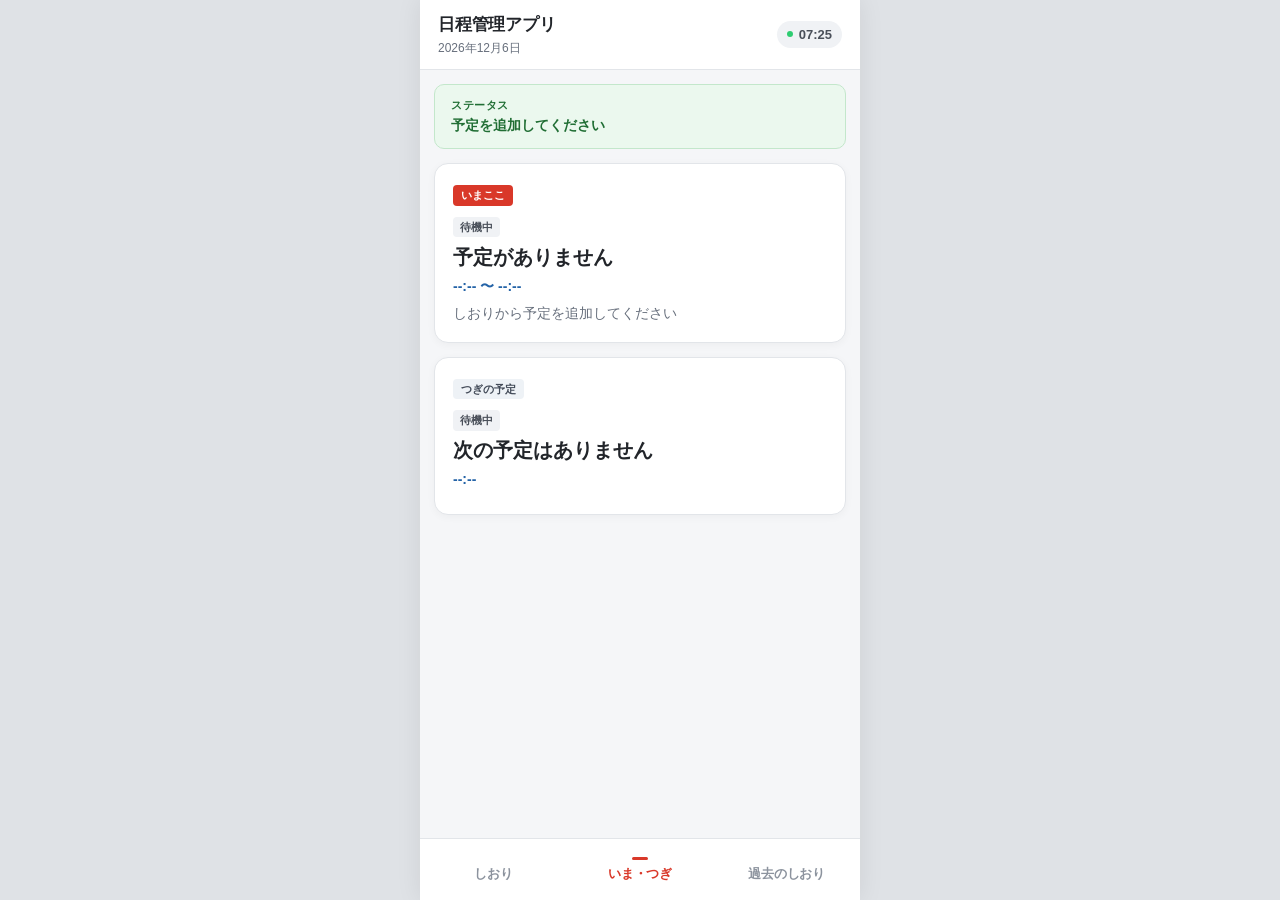
==== commit e3f6d1d2: "Add files via upload" ====
--- a/kyoto_app.html
+++ b/kyoto_app.html
@@ -636,6 +636,7 @@
   justify-content: center;
 }
 
+.hidden,
 .modal.hidden {
   display: none !important;
 }
@@ -651,9 +652,10 @@
   position: relative;
   width: 100%;
   max-width: 440px;
+  box-sizing: border-box;
   background-color: #FFFFFF;
   border-radius: var(--radius-lg) var(--radius-lg) 0 0;
-  padding: 20px;
+  padding: 18px 16px;
   z-index: 51;
   max-height: 90vh;
   overflow-y: auto;
@@ -803,6 +805,11 @@
   gap: 2px;
 }
 
+.transit-container.hidden,
+.form-group-stack.hidden {
+  display: none !important;
+}
+
 .form-group-stack {
   display: flex;
   flex-direction: column;
@@ -812,10 +819,12 @@
   display: flex;
   align-items: center;
   justify-content: center;
-  padding-top: 22px;
-  font-size: 18px;
+  padding-bottom: 9px;
+  font-size: 16px;
   font-weight: 700;
   color: var(--accent-blue);
+  flex-shrink: 0;
+  width: 18px;
 }
 
 .transit-chips {
@@ -855,18 +864,24 @@
 
 .form-row {
   display: flex;
-  gap: 8px;
+  align-items: flex-end;
+  gap: 6px;
+  width: 100%;
 }
 
 .flex-1 {
-  flex: 1;
+  flex: 1 1 0%;
+  min-width: 0;
 }
 
 .input-text {
-  padding: 9px 12px;
+  width: 100%;
+  box-sizing: border-box;
+  min-width: 0;
+  padding: 9px 10px;
   border: 1px solid var(--border-color);
   border-radius: var(--radius-sm);
-  font-size: 15px;
+  font-size: 14px;
   outline: none;
   background-color: #FAFAFA;
 }
@@ -1038,7 +1053,9 @@
   <script>
     if ('serviceWorker' in navigator) {
       window.addEventListener('load', () => {
-        navigator.serviceWorker.register('./sw.js').catch(err => console.log('SW reg error', err));
+        navigator.serviceWorker.register('./sw.js').then(reg => {
+          reg.update(); // 起動時に常に最新バージョンをチェック
+        }).catch(err => console.log('SW reg error', err));
       });
     }
   </script>
@@ -1264,16 +1281,16 @@
         </div>
 
         <!-- 2. 交通機関の場合の入力（乗車駅・降車駅を一番上へ、乗り場欄を追加） -->
-        <div id="field-transit-container" class="transit-container hidden">
+        <div id="field-transit-container" class="transit-container hidden" style="display: none;">
           <!-- 乗車駅・降車駅（一番上に配置） -->
           <div class="form-row">
             <div class="form-group flex-1">
-              <label for="form-departure-station">乗車駅（出発地） *</label>
+              <label for="form-departure-station">乗車駅 *</label>
               <input type="text" id="form-departure-station" placeholder="例: 京都駅" class="input-text">
             </div>
             <div class="station-arrow-col">&rarr;</div>
             <div class="form-group flex-1">
-              <label for="form-arrival-station">降車駅（到着地） *</label>
+              <label for="form-arrival-station">降車駅 *</label>
               <input type="text" id="form-arrival-station" placeholder="例: 稲荷駅" class="input-text">
             </div>
           </div>
@@ -1353,303 +1370,303 @@
   <div id="app-toast" class="app-toast"></div>
 
   <script>
-/**
- * 日程管理アプリ - アプリケーションロジック (最寄り駅・乗降車駅・乗り場対応版)
- */
-
-// --- 画面上エラー検知 ---
-window.addEventListener('error', function(e) {
-  let errBox = document.getElementById('debug-error-banner');
-  if (!errBox) {
-    errBox = document.createElement('div');
-    errBox.id = 'debug-error-banner';
-    errBox.style.cssText = 'position:fixed;top:0;left:0;width:100%;background:#D93829;color:#fff;padding:10px;font-size:12px;z-index:9999;word-break:break-all;';
-    document.body.appendChild(errBox);
-  }
-  errBox.textContent = 'エラーが発生しました: ' + (e.message || e);
-});
-
-// --- 安全なストレージラッパー ---
-let inMemoryStore = {};
-const safeStorage = {
-  getItem: function(key) {
-    try {
-      if (typeof window !== 'undefined' && window.localStorage) {
-        return window.localStorage.getItem(key);
-      }
-    } catch (e) {
-      console.warn('localStorage read error, using in-memory store', e);
-    }
-    return inMemoryStore[key] || null;
-  },
-  setItem: function(key, val) {
-    try {
-      if (typeof window !== 'undefined' && window.localStorage) {
-        window.localStorage.setItem(key, val);
-      }
-    } catch (e) {
-      console.warn('localStorage write error, using in-memory store', e);
-    }
-    inMemoryStore[key] = val;
-  }
-};
-
-// --- 初期データ ---
-function getInitialTodayDate() {
-  const now = new Date();
-  const y = now.getFullYear();
-  const m = String(now.getMonth() + 1).padStart(2, '0');
-  const d = String(now.getDate()).padStart(2, '0');
-  return `${y}-${m}-${d}`;
-}
-
-const CLEAN_DEFAULT_DAYS = [
-  {
-    id: 'day-initial',
-    date: getInitialTodayDate(),
-    currentSpotIndex: 0,
-    items: []
-  }
-];
-
-// --- アプリケーション状態 ---
-let state = {
-  days: [],
-  todayIndex: 0,
-  pastViewDayIndex: 0,
-  activeView: 'schedule',
-  selectedActionItem: null
-};
-
-// --- ストレージ読み書き ---
-const STORAGE_KEY_DAYS = 'schedule_app_days_v6';
-const STORAGE_KEY_TODAY_IDX = 'schedule_app_today_idx_v6';
-
-function loadState() {
-  try {
-    const savedDays = safeStorage.getItem(STORAGE_KEY_DAYS);
-    const savedTodayIdx = safeStorage.getItem(STORAGE_KEY_TODAY_IDX);
-
-    state.days = savedDays ? JSON.parse(savedDays) : JSON.parse(JSON.stringify(CLEAN_DEFAULT_DAYS));
-    state.todayIndex = savedTodayIdx !== null ? parseInt(savedTodayIdx, 10) : 0;
-    state.pastViewDayIndex = 0;
-  } catch (e) {
-    state.days = JSON.parse(JSON.stringify(CLEAN_DEFAULT_DAYS));
-    state.todayIndex = 0;
-    state.pastViewDayIndex = 0;
-  }
-}
-
-function saveState() {
-  try {
-    safeStorage.setItem(STORAGE_KEY_DAYS, JSON.stringify(state.days));
-    safeStorage.setItem(STORAGE_KEY_TODAY_IDX, state.todayIndex.toString());
-  } catch (e) {
-    console.warn('saveState error', e);
-  }
-}
-
-function getTodayDay() {
-  if (!state.days || state.days.length === 0) {
-    state.days = JSON.parse(JSON.stringify(CLEAN_DEFAULT_DAYS));
-  }
-  if (state.todayIndex >= state.days.length) {
-    state.todayIndex = 0;
-  }
-  return state.days[state.todayIndex];
-}
-
-// --- 時刻・日付ユーティリティ ---
-function getMinutesFromTimeString(timeStr) {
-  if (!timeStr) return 0;
-  const parts = timeStr.split(':');
-  if (parts.length < 2) return 0;
-  return Number(parts[0]) * 60 + Number(parts[1]);
-}
-
-function formatMinutesToTimeString(totalMinutes) {
-  const h = Math.floor(totalMinutes / 60) % 24;
-  const m = totalMinutes % 60;
-  return `${String(h).padStart(2, '0')}:${String(m).padStart(2, '0')}`;
-}
-
-function getCurrentMinutes() {
-  const now = new Date();
-  return now.getHours() * 60 + now.getMinutes();
-}
-
-function formatDateOnly(dateStr) {
-  if (!dateStr) return '';
-  const parts = dateStr.split('-');
-  if (parts.length === 3) {
-    return `${parseInt(parts[1], 10)}月${parseInt(parts[2], 10)}日`;
-  }
-  return dateStr;
-}
-
-function formatFullDate(dateStr) {
-  if (!dateStr) return '';
-  const parts = dateStr.split('-');
-  if (parts.length === 3) {
-    return `${parts[0]}年${parseInt(parts[1], 10)}月${parseInt(parts[2], 10)}日`;
-  }
-  return dateStr;
-}
-
-// --- DOM 初期化 ---
-function initApp() {
-  const dom = {
-    headerDateSub: document.getElementById('header-date-sub'),
-    headerClock: document.getElementById('header-clock'),
-    navButtons: document.querySelectorAll('.nav-button'),
-    viewPanels: {
-      'schedule': document.getElementById('view-schedule'),
-      'now-next': document.getElementById('view-now-next'),
-      'undecided': document.getElementById('view-undecided')
-    },
-    
-    // しおり画面
-    mainDayLabel: document.getElementById('main-day-label'),
-    mainDaySpotsCount: document.getElementById('main-day-spots-count'),
-    scheduleList: document.getElementById('schedule-list'),
-    btnOpenAddSchedule: document.getElementById('btn-open-add-schedule'),
-
-    // いま・つぎ 画面
-    timingStatusCard: document.getElementById('timing-status-card'),
-    timingLabel: document.getElementById('timing-label'),
-    timingMessage: document.getElementById('timing-message'),
-    nowSpotBadge: document.getElementById('now-spot-badge'),
-    nowSpotTitle: document.getElementById('now-spot-title'),
-    nowSpotSub: document.getElementById('now-spot-sub'),
-    nowSpotTime: document.getElementById('now-spot-time'),
-    nowSpotMemo: document.getElementById('now-spot-memo'),
-    nextSpotBadge: document.getElementById('next-spot-badge'),
-    nextSpotTitle: document.getElementById('next-spot-title'),
-    nextSpotSub: document.getElementById('next-spot-sub'),
-    nextSpotTime: document.getElementById('next-spot-time'),
-    nextSpotMemo: document.getElementById('next-spot-memo'),
-    btnNextAction: document.getElementById('btn-next-action'),
-
-    // 過去のしおり 画面
-    btnPastPrev: document.getElementById('btn-past-prev'),
-    btnPastNext: document.getElementById('btn-past-next'),
-    selectPastDay: document.getElementById('select-past-day'),
-    pastDayScheduleList: document.getElementById('past-day-schedule-list'),
-    btnOpenAddDay: document.getElementById('btn-open-add-day'),
-
-    // 予定タップ ポップアップ
-    modalSpotAction: document.getElementById('modal-spot-action'),
-    spotActionName: document.getElementById('spot-action-name'),
-    spotActionTime: document.getElementById('spot-action-time'),
-    btnCloseSpotAction: document.getElementById('btn-close-spot-action'),
-    btnSetAsCurrent: document.getElementById('btn-set-as-current'),
-    btnOpenEditContent: document.getElementById('btn-open-edit-content'),
-    btnDeleteFromAction: document.getElementById('btn-delete-from-action'),
-
-    // 予定追加モーダル
-    modalEditItem: document.getElementById('modal-edit-item'),
-    modalTitle: document.getElementById('modal-title'),
-    scheduleForm: document.getElementById('schedule-form'),
-    formItemId: document.getElementById('form-item-id'),
-    radioTypeSpot: document.getElementById('radio-type-spot'),
-    radioTypeTransit: document.getElementById('radio-type-transit'),
-    fieldSpotContainer: document.getElementById('field-spot-container'),
-    fieldTransitContainer: document.getElementById('field-transit-container'),
-    formTitle: document.getElementById('form-title'),
-    formNearestStation: document.getElementById('form-nearest-station'),
-    formDepartureStation: document.getElementById('form-departure-station'),
-    formArrivalStation: document.getElementById('form-arrival-station'),
-    formTransitPlatform: document.getElementById('form-transit-platform'),
-    formTransitLine: document.getElementById('form-transit-line'),
-    labelStartTime: document.getElementById('label-start-time'),
-    formStartTime: document.getElementById('form-start-time'),
-    labelEndTime: document.getElementById('label-end-time'),
-    formEndTime: document.getElementById('form-end-time'),
-    formMemo: document.getElementById('form-memo'),
-    btnDeleteItem: document.getElementById('btn-delete-item'),
-    btnCloseModal: document.getElementById('btn-close-modal'),
-    btnCancelModal: document.getElementById('btn-cancel-modal'),
-
-    // 日程追加モーダル
-    modalAddDay: document.getElementById('modal-add-day'),
-    dayForm: document.getElementById('day-form'),
-    newDayDate: document.getElementById('new-day-date'),
-    btnCloseDayModal: document.getElementById('btn-close-day-modal'),
-    btnCancelDayModal: document.getElementById('btn-cancel-day-modal')
-  };
-
-  function switchView(viewName) {
-    state.activeView = viewName;
-    
-    dom.navButtons.forEach(btn => {
-      if (btn.dataset.view === viewName) {
-        btn.classList.add('active');
-      } else {
-        btn.classList.remove('active');
-      }
-    });
-
-    Object.keys(dom.viewPanels).forEach(key => {
-      if (key === viewName) {
-        dom.viewPanels[key].classList.add('active');
-      } else {
-        dom.viewPanels[key].classList.remove('active');
-      }
-    });
-
-    render();
-  }
-
-  function render() {
-    renderClock();
-    renderSchedule();
-    renderNowNext();
-    renderPastSchedule();
-  }
-
-  function renderClock() {
-    const currentMin = getCurrentMinutes();
-    const timeStr = formatMinutesToTimeString(currentMin);
-    dom.headerClock.textContent = timeStr;
-
-    const today = getTodayDay();
-    dom.headerDateSub.textContent = formatFullDate(today.date);
-  }
-
-  // カードのHTML生成ヘルパー
-  function createScheduleCardHtml(item) {
-    const timeRange = item.endTime ? `${item.startTime} 〜 ${item.endTime}` : item.startTime;
-    const typeBadge = item.type === 'transit'
-      ? '<span class="type-badge badge-transit">移動</span>'
-      : '<span class="type-badge badge-spot">場所</span>';
-
-    let contentHtml = '';
-    if (item.type === 'transit') {
-      // 交通機関：乗車駅と降車駅の両方がはっきり見える表示
-      const dep = escapeHtml(item.departureStation || '未設定');
-      const arr = escapeHtml(item.arrivalStation || '未設定');
-      const platformHtml = item.platform ? `<span class="platform-badge">${escapeHtml(item.platform)}</span>` : '';
-      const lineHtml = item.transitLine ? `<span>${escapeHtml(item.transitLine)}</span>` : '';
-
-      contentHtml = `
-        <div class="schedule-stations-row">
-          <span class="station-badge">${dep}</span>
-          <span class="station-arrow">&rarr;</span>
-          <span class="station-badge">${arr}</span>
-        </div>
-        ${(platformHtml || lineHtml) ? `<div class="transit-sub-row">${platformHtml} ${lineHtml}</div>` : ''}
-      `;
-    } else {
-      // 場所：予定名 + 最寄り駅
-      const title = escapeHtml(item.title || '予定');
-      const nearestHtml = item.nearestStation ? `<div class="nearest-badge">最寄り: ${escapeHtml(item.nearestStation)}</div>` : '';
-
-      contentHtml = `
-        <div class="schedule-title">${title}</div>
-        ${nearestHtml}
-      `;
-    }
-
+/**
+ * 日程管理アプリ - アプリケーションロジック (最寄り駅・乗降車駅・乗り場対応版)
+ */
+
+// --- 画面上エラー検知 ---
+window.addEventListener('error', function(e) {
+  let errBox = document.getElementById('debug-error-banner');
+  if (!errBox) {
+    errBox = document.createElement('div');
+    errBox.id = 'debug-error-banner';
+    errBox.style.cssText = 'position:fixed;top:0;left:0;width:100%;background:#D93829;color:#fff;padding:10px;font-size:12px;z-index:9999;word-break:break-all;';
+    document.body.appendChild(errBox);
+  }
+  errBox.textContent = 'エラーが発生しました: ' + (e.message || e);
+});
+
+// --- 安全なストレージラッパー ---
+let inMemoryStore = {};
+const safeStorage = {
+  getItem: function(key) {
+    try {
+      if (typeof window !== 'undefined' && window.localStorage) {
+        return window.localStorage.getItem(key);
+      }
+    } catch (e) {
+      console.warn('localStorage read error, using in-memory store', e);
+    }
+    return inMemoryStore[key] || null;
+  },
+  setItem: function(key, val) {
+    try {
+      if (typeof window !== 'undefined' && window.localStorage) {
+        window.localStorage.setItem(key, val);
+      }
+    } catch (e) {
+      console.warn('localStorage write error, using in-memory store', e);
+    }
+    inMemoryStore[key] = val;
+  }
+};
+
+// --- 初期データ ---
+function getInitialTodayDate() {
+  const now = new Date();
+  const y = now.getFullYear();
+  const m = String(now.getMonth() + 1).padStart(2, '0');
+  const d = String(now.getDate()).padStart(2, '0');
+  return `${y}-${m}-${d}`;
+}
+
+const CLEAN_DEFAULT_DAYS = [
+  {
+    id: 'day-initial',
+    date: getInitialTodayDate(),
+    currentSpotIndex: 0,
+    items: []
+  }
+];
+
+// --- アプリケーション状態 ---
+let state = {
+  days: [],
+  todayIndex: 0,
+  pastViewDayIndex: 0,
+  activeView: 'schedule',
+  selectedActionItem: null
+};
+
+// --- ストレージ読み書き ---
+const STORAGE_KEY_DAYS = 'schedule_app_days_v6';
+const STORAGE_KEY_TODAY_IDX = 'schedule_app_today_idx_v6';
+
+function loadState() {
+  try {
+    const savedDays = safeStorage.getItem(STORAGE_KEY_DAYS);
+    const savedTodayIdx = safeStorage.getItem(STORAGE_KEY_TODAY_IDX);
+
+    state.days = savedDays ? JSON.parse(savedDays) : JSON.parse(JSON.stringify(CLEAN_DEFAULT_DAYS));
+    state.todayIndex = savedTodayIdx !== null ? parseInt(savedTodayIdx, 10) : 0;
+    state.pastViewDayIndex = 0;
+  } catch (e) {
+    state.days = JSON.parse(JSON.stringify(CLEAN_DEFAULT_DAYS));
+    state.todayIndex = 0;
+    state.pastViewDayIndex = 0;
+  }
+}
+
+function saveState() {
+  try {
+    safeStorage.setItem(STORAGE_KEY_DAYS, JSON.stringify(state.days));
+    safeStorage.setItem(STORAGE_KEY_TODAY_IDX, state.todayIndex.toString());
+  } catch (e) {
+    console.warn('saveState error', e);
+  }
+}
+
+function getTodayDay() {
+  if (!state.days || state.days.length === 0) {
+    state.days = JSON.parse(JSON.stringify(CLEAN_DEFAULT_DAYS));
+  }
+  if (state.todayIndex >= state.days.length) {
+    state.todayIndex = 0;
+  }
+  return state.days[state.todayIndex];
+}
+
+// --- 時刻・日付ユーティリティ ---
+function getMinutesFromTimeString(timeStr) {
+  if (!timeStr) return 0;
+  const parts = timeStr.split(':');
+  if (parts.length < 2) return 0;
+  return Number(parts[0]) * 60 + Number(parts[1]);
+}
+
+function formatMinutesToTimeString(totalMinutes) {
+  const h = Math.floor(totalMinutes / 60) % 24;
+  const m = totalMinutes % 60;
+  return `${String(h).padStart(2, '0')}:${String(m).padStart(2, '0')}`;
+}
+
+function getCurrentMinutes() {
+  const now = new Date();
+  return now.getHours() * 60 + now.getMinutes();
+}
+
+function formatDateOnly(dateStr) {
+  if (!dateStr) return '';
+  const parts = dateStr.split('-');
+  if (parts.length === 3) {
+    return `${parseInt(parts[1], 10)}月${parseInt(parts[2], 10)}日`;
+  }
+  return dateStr;
+}
+
+function formatFullDate(dateStr) {
+  if (!dateStr) return '';
+  const parts = dateStr.split('-');
+  if (parts.length === 3) {
+    return `${parts[0]}年${parseInt(parts[1], 10)}月${parseInt(parts[2], 10)}日`;
+  }
+  return dateStr;
+}
+
+// --- DOM 初期化 ---
+function initApp() {
+  const dom = {
+    headerDateSub: document.getElementById('header-date-sub'),
+    headerClock: document.getElementById('header-clock'),
+    navButtons: document.querySelectorAll('.nav-button'),
+    viewPanels: {
+      'schedule': document.getElementById('view-schedule'),
+      'now-next': document.getElementById('view-now-next'),
+      'undecided': document.getElementById('view-undecided')
+    },
+    
+    // しおり画面
+    mainDayLabel: document.getElementById('main-day-label'),
+    mainDaySpotsCount: document.getElementById('main-day-spots-count'),
+    scheduleList: document.getElementById('schedule-list'),
+    btnOpenAddSchedule: document.getElementById('btn-open-add-schedule'),
+
+    // いま・つぎ 画面
+    timingStatusCard: document.getElementById('timing-status-card'),
+    timingLabel: document.getElementById('timing-label'),
+    timingMessage: document.getElementById('timing-message'),
+    nowSpotBadge: document.getElementById('now-spot-badge'),
+    nowSpotTitle: document.getElementById('now-spot-title'),
+    nowSpotSub: document.getElementById('now-spot-sub'),
+    nowSpotTime: document.getElementById('now-spot-time'),
+    nowSpotMemo: document.getElementById('now-spot-memo'),
+    nextSpotBadge: document.getElementById('next-spot-badge'),
+    nextSpotTitle: document.getElementById('next-spot-title'),
+    nextSpotSub: document.getElementById('next-spot-sub'),
+    nextSpotTime: document.getElementById('next-spot-time'),
+    nextSpotMemo: document.getElementById('next-spot-memo'),
+    btnNextAction: document.getElementById('btn-next-action'),
+
+    // 過去のしおり 画面
+    btnPastPrev: document.getElementById('btn-past-prev'),
+    btnPastNext: document.getElementById('btn-past-next'),
+    selectPastDay: document.getElementById('select-past-day'),
+    pastDayScheduleList: document.getElementById('past-day-schedule-list'),
+    btnOpenAddDay: document.getElementById('btn-open-add-day'),
+
+    // 予定タップ ポップアップ
+    modalSpotAction: document.getElementById('modal-spot-action'),
+    spotActionName: document.getElementById('spot-action-name'),
+    spotActionTime: document.getElementById('spot-action-time'),
+    btnCloseSpotAction: document.getElementById('btn-close-spot-action'),
+    btnSetAsCurrent: document.getElementById('btn-set-as-current'),
+    btnOpenEditContent: document.getElementById('btn-open-edit-content'),
+    btnDeleteFromAction: document.getElementById('btn-delete-from-action'),
+
+    // 予定追加モーダル
+    modalEditItem: document.getElementById('modal-edit-item'),
+    modalTitle: document.getElementById('modal-title'),
+    scheduleForm: document.getElementById('schedule-form'),
+    formItemId: document.getElementById('form-item-id'),
+    radioTypeSpot: document.getElementById('radio-type-spot'),
+    radioTypeTransit: document.getElementById('radio-type-transit'),
+    fieldSpotContainer: document.getElementById('field-spot-container'),
+    fieldTransitContainer: document.getElementById('field-transit-container'),
+    formTitle: document.getElementById('form-title'),
+    formNearestStation: document.getElementById('form-nearest-station'),
+    formDepartureStation: document.getElementById('form-departure-station'),
+    formArrivalStation: document.getElementById('form-arrival-station'),
+    formTransitPlatform: document.getElementById('form-transit-platform'),
+    formTransitLine: document.getElementById('form-transit-line'),
+    labelStartTime: document.getElementById('label-start-time'),
+    formStartTime: document.getElementById('form-start-time'),
+    labelEndTime: document.getElementById('label-end-time'),
+    formEndTime: document.getElementById('form-end-time'),
+    formMemo: document.getElementById('form-memo'),
+    btnDeleteItem: document.getElementById('btn-delete-item'),
+    btnCloseModal: document.getElementById('btn-close-modal'),
+    btnCancelModal: document.getElementById('btn-cancel-modal'),
+
+    // 日程追加モーダル
+    modalAddDay: document.getElementById('modal-add-day'),
+    dayForm: document.getElementById('day-form'),
+    newDayDate: document.getElementById('new-day-date'),
+    btnCloseDayModal: document.getElementById('btn-close-day-modal'),
+    btnCancelDayModal: document.getElementById('btn-cancel-day-modal')
+  };
+
+  function switchView(viewName) {
+    state.activeView = viewName;
+    
+    dom.navButtons.forEach(btn => {
+      if (btn.dataset.view === viewName) {
+        btn.classList.add('active');
+      } else {
+        btn.classList.remove('active');
+      }
+    });
+
+    Object.keys(dom.viewPanels).forEach(key => {
+      if (key === viewName) {
+        dom.viewPanels[key].classList.add('active');
+      } else {
+        dom.viewPanels[key].classList.remove('active');
+      }
+    });
+
+    render();
+  }
+
+  function render() {
+    renderClock();
+    renderSchedule();
+    renderNowNext();
+    renderPastSchedule();
+  }
+
+  function renderClock() {
+    const currentMin = getCurrentMinutes();
+    const timeStr = formatMinutesToTimeString(currentMin);
+    dom.headerClock.textContent = timeStr;
+
+    const today = getTodayDay();
+    dom.headerDateSub.textContent = formatFullDate(today.date);
+  }
+
+  // カードのHTML生成ヘルパー
+  function createScheduleCardHtml(item) {
+    const timeRange = item.endTime ? `${item.startTime} 〜 ${item.endTime}` : item.startTime;
+    const typeBadge = item.type === 'transit'
+      ? '<span class="type-badge badge-transit">移動</span>'
+      : '<span class="type-badge badge-spot">場所</span>';
+
+    let contentHtml = '';
+    if (item.type === 'transit') {
+      // 交通機関：乗車駅と降車駅の両方がはっきり見える表示
+      const dep = escapeHtml(item.departureStation || '未設定');
+      const arr = escapeHtml(item.arrivalStation || '未設定');
+      const platformHtml = item.platform ? `<span class="platform-badge">${escapeHtml(item.platform)}</span>` : '';
+      const lineHtml = item.transitLine ? `<span>${escapeHtml(item.transitLine)}</span>` : '';
+
+      contentHtml = `
+        <div class="schedule-stations-row">
+          <span class="station-badge">${dep}</span>
+          <span class="station-arrow">&rarr;</span>
+          <span class="station-badge">${arr}</span>
+        </div>
+        ${(platformHtml || lineHtml) ? `<div class="transit-sub-row">${platformHtml} ${lineHtml}</div>` : ''}
+      `;
+    } else {
+      // 場所：予定名 + 最寄り駅
+      const title = escapeHtml(item.title || '予定');
+      const nearestHtml = item.nearestStation ? `<div class="nearest-badge">最寄り: ${escapeHtml(item.nearestStation)}</div>` : '';
+
+      contentHtml = `
+        <div class="schedule-title">${title}</div>
+        ${nearestHtml}
+      `;
+    }
+
     return `
       <div class="card-top-row">
         <div>${typeBadge}</div>
@@ -1664,46 +1681,46 @@
       </div>
       ${contentHtml}
       ${item.memo ? `<div class="schedule-memo">${escapeHtml(item.memo)}</div>` : ''}
-    `;
-  }
-
-  function renderSchedule() {
-    const today = getTodayDay();
-    const items = today.items || [];
-
-    dom.mainDayLabel.textContent = formatDateOnly(today.date);
-    dom.mainDaySpotsCount.textContent = `${items.length}件の予定`;
-
-    dom.scheduleList.innerHTML = '';
-
-    if (items.length === 0) {
-      dom.scheduleList.innerHTML = `
-        <div style="text-align: center; padding: 40px 20px; color: #8C939E; font-size: 13px;">
-          予定はまだ登録されていません。<br>右上の「+ 予定を追加」から登録してください。
-        </div>
-      `;
-      return;
-    }
-
-    items.forEach((item, index) => {
-      const card = document.createElement('div');
-      card.className = 'schedule-card';
-
-      if (item.type === 'transit') {
-        card.classList.add('is-transit');
-      }
-
-      const isCurrent = (index === today.currentSpotIndex);
-      const isPast = (index < today.currentSpotIndex);
-
-      if (isCurrent) {
-        card.classList.add('is-current');
-      } else if (isPast) {
-        card.classList.add('is-past');
-      }
-
-      card.innerHTML = createScheduleCardHtml(item);
-
+    `;
+  }
+
+  function renderSchedule() {
+    const today = getTodayDay();
+    const items = today.items || [];
+
+    dom.mainDayLabel.textContent = formatDateOnly(today.date);
+    dom.mainDaySpotsCount.textContent = `${items.length}件の予定`;
+
+    dom.scheduleList.innerHTML = '';
+
+    if (items.length === 0) {
+      dom.scheduleList.innerHTML = `
+        <div style="text-align: center; padding: 40px 20px; color: #8C939E; font-size: 13px;">
+          予定はまだ登録されていません。<br>右上の「+ 予定を追加」から登録してください。
+        </div>
+      `;
+      return;
+    }
+
+    items.forEach((item, index) => {
+      const card = document.createElement('div');
+      card.className = 'schedule-card';
+
+      if (item.type === 'transit') {
+        card.classList.add('is-transit');
+      }
+
+      const isCurrent = (index === today.currentSpotIndex);
+      const isPast = (index < today.currentSpotIndex);
+
+      if (isCurrent) {
+        card.classList.add('is-current');
+      } else if (isPast) {
+        card.classList.add('is-past');
+      }
+
+      card.innerHTML = createScheduleCardHtml(item);
+
             setupCardDragAndDrop(card, index, state.todayIndex, dom.scheduleList);
 
       card.addEventListener('click', () => {
@@ -1712,160 +1729,160 @@
           return;
         }
         openSpotActionPopup(item, index, state.todayIndex);
-      });
-
-      dom.scheduleList.appendChild(card);
-    });
-  }
-
-  function renderNowNext() {
-    const currentMin = getCurrentMinutes();
-    const today = getTodayDay();
-    const items = today.items || [];
-    const currIdx = today.currentSpotIndex || 0;
-
-    const currentSpot = items[currIdx] || null;
-    const nextSpot = items[currIdx + 1] || null;
-
-    // 1. いまどこにいるか
-    if (currentSpot) {
-      if (currentSpot.type === 'transit') {
-        dom.nowSpotTitle.textContent = `${currentSpot.departureStation || ''} → ${currentSpot.arrivalStation || ''}`;
-        const subParts = [];
-        if (currentSpot.platform) subParts.push(currentSpot.platform);
-        if (currentSpot.transitLine) subParts.push(currentSpot.transitLine);
-        dom.nowSpotSub.textContent = subParts.join(' / ');
-        dom.nowSpotBadge.className = 'type-badge badge-transit';
-        dom.nowSpotBadge.textContent = '交通機関・移動中';
-      } else {
-        dom.nowSpotTitle.textContent = currentSpot.title;
-        dom.nowSpotSub.textContent = currentSpot.nearestStation ? `最寄り: ${currentSpot.nearestStation}` : '';
-        dom.nowSpotBadge.className = 'type-badge badge-spot';
-        dom.nowSpotBadge.textContent = '滞在中スポット';
-      }
-
-      dom.nowSpotTime.textContent = currentSpot.endTime 
-        ? `${currentSpot.startTime} 〜 ${currentSpot.endTime}` 
-        : `${currentSpot.startTime} 開始`;
-      dom.nowSpotMemo.textContent = currentSpot.memo || 'メモなし';
-    } else {
-      dom.nowSpotTitle.textContent = '予定がありません';
-      dom.nowSpotSub.textContent = '';
-      dom.nowSpotTime.textContent = '--:-- 〜 --:--';
-      dom.nowSpotMemo.textContent = 'しおりから予定を追加してください';
-      dom.nowSpotBadge.className = 'type-badge badge-spot';
-      dom.nowSpotBadge.textContent = '待機中';
-    }
-
-    // 2. 次の予定
-    if (nextSpot) {
-      if (nextSpot.type === 'transit') {
-        dom.nextSpotTitle.textContent = `${nextSpot.departureStation || ''} → ${nextSpot.arrivalStation || ''}`;
-        const subParts = [];
-        if (nextSpot.platform) subParts.push(nextSpot.platform);
-        if (nextSpot.transitLine) subParts.push(nextSpot.transitLine);
-        dom.nextSpotSub.textContent = subParts.join(' / ');
-        dom.nextSpotBadge.className = 'type-badge badge-transit';
-        dom.nextSpotBadge.textContent = '次の移動';
-      } else {
-        dom.nextSpotTitle.textContent = nextSpot.title;
-        dom.nextSpotSub.textContent = nextSpot.nearestStation ? `最寄り: ${nextSpot.nearestStation}` : '';
-        dom.nextSpotBadge.className = 'type-badge badge-spot';
-        dom.nextSpotBadge.textContent = '次の目的地';
-      }
-
-      dom.nextSpotTime.textContent = `${nextSpot.startTime} 開始予定`;
-      dom.nextSpotMemo.textContent = nextSpot.memo || '';
-      dom.btnNextAction.style.display = 'flex';
-      dom.btnNextAction.querySelector('span').textContent = `「${dom.nextSpotTitle.textContent}」へ移動・次へ`;
-    } else {
-      dom.nextSpotTitle.textContent = '次の予定はありません';
-      dom.nextSpotSub.textContent = '';
-      dom.nextSpotTime.textContent = '--:--';
-      dom.nextSpotMemo.textContent = '';
-      dom.btnNextAction.style.display = 'none';
-      dom.nextSpotBadge.className = 'type-badge badge-spot';
-      dom.nextSpotBadge.textContent = '待機中';
-    }
-
-    updateTimingStatus(currentSpot, nextSpot, currentMin);
-  }
-
-  function updateTimingStatus(currentSpot, nextSpot, currentMin) {
-    if (!currentSpot && !nextSpot) {
-      dom.timingStatusCard.className = 'timing-card status-relax';
-      dom.timingLabel.textContent = 'ステータス';
-      dom.timingMessage.textContent = '予定を追加してください';
-      return;
-    }
-
-    if (!nextSpot) {
-      dom.timingStatusCard.className = 'timing-card status-relax';
-      dom.timingLabel.textContent = '予定完了';
-      dom.timingMessage.textContent = '本日のすべての予定が終了しました';
-      return;
-    }
-
-    const nextStartMin = getMinutesFromTimeString(nextSpot.startTime);
-    const diffToNext = nextStartMin - currentMin;
-
-    if (diffToNext > 25) {
-      dom.timingStatusCard.className = 'timing-card status-relax';
-      dom.timingLabel.textContent = '滞在中';
-      dom.timingMessage.textContent = `次の移動まで、あと約${diffToNext}分あります`;
-    } else if (diffToNext >= 5) {
-      dom.timingStatusCard.className = 'timing-card status-warning';
-      dom.timingLabel.textContent = 'そろそろ移動の準備';
-      dom.timingMessage.textContent = `次の予定へ、そろそろ移動する時間です`;
-    } else {
-      dom.timingStatusCard.className = 'timing-card status-move';
-      dom.timingLabel.textContent = '移動中 / 開始時間';
-      dom.timingMessage.textContent = `次の予定の時間です`;
-    }
-  }
-
-  function renderPastSchedule() {
-    dom.selectPastDay.innerHTML = '';
-    state.days.forEach((day, idx) => {
-      const opt = document.createElement('option');
-      opt.value = idx.toString();
-      opt.textContent = formatFullDate(day.date);
-      if (idx === state.pastViewDayIndex) {
-        opt.selected = true;
-      }
-      dom.selectPastDay.appendChild(opt);
-    });
-
-    dom.btnPastPrev.disabled = (state.pastViewDayIndex <= 0);
-    dom.btnPastPrev.style.opacity = (state.pastViewDayIndex <= 0) ? '0.3' : '1';
-    dom.btnPastNext.disabled = (state.pastViewDayIndex >= state.days.length - 1);
-    dom.btnPastNext.style.opacity = (state.pastViewDayIndex >= state.days.length - 1) ? '0.3' : '1';
-
-    const selectedDay = state.days[state.pastViewDayIndex] || state.days[0];
-    const items = selectedDay.items || [];
-    dom.pastDayScheduleList.innerHTML = '';
-
-    if (items.length === 0) {
-      dom.pastDayScheduleList.innerHTML = `
-        <div style="text-align: center; padding: 25px; color: #8C939E; font-size: 13px;">
-          この日の予定はありません。
-        </div>
-      `;
-    } else {
-      items.forEach((item, index) => {
-        const card = document.createElement('div');
-        card.className = 'schedule-card';
-
-        if (item.type === 'transit') {
-          card.classList.add('is-transit');
-        }
-
-        if (state.pastViewDayIndex === state.todayIndex && index === selectedDay.currentSpotIndex) {
-          card.classList.add('is-current');
-        }
-
-        card.innerHTML = createScheduleCardHtml(item);
-
+      });
+
+      dom.scheduleList.appendChild(card);
+    });
+  }
+
+  function renderNowNext() {
+    const currentMin = getCurrentMinutes();
+    const today = getTodayDay();
+    const items = today.items || [];
+    const currIdx = today.currentSpotIndex || 0;
+
+    const currentSpot = items[currIdx] || null;
+    const nextSpot = items[currIdx + 1] || null;
+
+    // 1. いまどこにいるか
+    if (currentSpot) {
+      if (currentSpot.type === 'transit') {
+        dom.nowSpotTitle.textContent = `${currentSpot.departureStation || ''} → ${currentSpot.arrivalStation || ''}`;
+        const subParts = [];
+        if (currentSpot.platform) subParts.push(currentSpot.platform);
+        if (currentSpot.transitLine) subParts.push(currentSpot.transitLine);
+        dom.nowSpotSub.textContent = subParts.join(' / ');
+        dom.nowSpotBadge.className = 'type-badge badge-transit';
+        dom.nowSpotBadge.textContent = '交通機関・移動中';
+      } else {
+        dom.nowSpotTitle.textContent = currentSpot.title;
+        dom.nowSpotSub.textContent = currentSpot.nearestStation ? `最寄り: ${currentSpot.nearestStation}` : '';
+        dom.nowSpotBadge.className = 'type-badge badge-spot';
+        dom.nowSpotBadge.textContent = '滞在中スポット';
+      }
+
+      dom.nowSpotTime.textContent = currentSpot.endTime 
+        ? `${currentSpot.startTime} 〜 ${currentSpot.endTime}` 
+        : `${currentSpot.startTime} 開始`;
+      dom.nowSpotMemo.textContent = currentSpot.memo || 'メモなし';
+    } else {
+      dom.nowSpotTitle.textContent = '予定がありません';
+      dom.nowSpotSub.textContent = '';
+      dom.nowSpotTime.textContent = '--:-- 〜 --:--';
+      dom.nowSpotMemo.textContent = 'しおりから予定を追加してください';
+      dom.nowSpotBadge.className = 'type-badge badge-spot';
+      dom.nowSpotBadge.textContent = '待機中';
+    }
+
+    // 2. 次の予定
+    if (nextSpot) {
+      if (nextSpot.type === 'transit') {
+        dom.nextSpotTitle.textContent = `${nextSpot.departureStation || ''} → ${nextSpot.arrivalStation || ''}`;
+        const subParts = [];
+        if (nextSpot.platform) subParts.push(nextSpot.platform);
+        if (nextSpot.transitLine) subParts.push(nextSpot.transitLine);
+        dom.nextSpotSub.textContent = subParts.join(' / ');
+        dom.nextSpotBadge.className = 'type-badge badge-transit';
+        dom.nextSpotBadge.textContent = '次の移動';
+      } else {
+        dom.nextSpotTitle.textContent = nextSpot.title;
+        dom.nextSpotSub.textContent = nextSpot.nearestStation ? `最寄り: ${nextSpot.nearestStation}` : '';
+        dom.nextSpotBadge.className = 'type-badge badge-spot';
+        dom.nextSpotBadge.textContent = '次の目的地';
+      }
+
+      dom.nextSpotTime.textContent = `${nextSpot.startTime} 開始予定`;
+      dom.nextSpotMemo.textContent = nextSpot.memo || '';
+      dom.btnNextAction.style.display = 'flex';
+      dom.btnNextAction.querySelector('span').textContent = `「${dom.nextSpotTitle.textContent}」へ移動・次へ`;
+    } else {
+      dom.nextSpotTitle.textContent = '次の予定はありません';
+      dom.nextSpotSub.textContent = '';
+      dom.nextSpotTime.textContent = '--:--';
+      dom.nextSpotMemo.textContent = '';
+      dom.btnNextAction.style.display = 'none';
+      dom.nextSpotBadge.className = 'type-badge badge-spot';
+      dom.nextSpotBadge.textContent = '待機中';
+    }
+
+    updateTimingStatus(currentSpot, nextSpot, currentMin);
+  }
+
+  function updateTimingStatus(currentSpot, nextSpot, currentMin) {
+    if (!currentSpot && !nextSpot) {
+      dom.timingStatusCard.className = 'timing-card status-relax';
+      dom.timingLabel.textContent = 'ステータス';
+      dom.timingMessage.textContent = '予定を追加してください';
+      return;
+    }
+
+    if (!nextSpot) {
+      dom.timingStatusCard.className = 'timing-card status-relax';
+      dom.timingLabel.textContent = '予定完了';
+      dom.timingMessage.textContent = '本日のすべての予定が終了しました';
+      return;
+    }
+
+    const nextStartMin = getMinutesFromTimeString(nextSpot.startTime);
+    const diffToNext = nextStartMin - currentMin;
+
+    if (diffToNext > 25) {
+      dom.timingStatusCard.className = 'timing-card status-relax';
+      dom.timingLabel.textContent = '滞在中';
+      dom.timingMessage.textContent = `次の移動まで、あと約${diffToNext}分あります`;
+    } else if (diffToNext >= 5) {
+      dom.timingStatusCard.className = 'timing-card status-warning';
+      dom.timingLabel.textContent = 'そろそろ移動の準備';
+      dom.timingMessage.textContent = `次の予定へ、そろそろ移動する時間です`;
+    } else {
+      dom.timingStatusCard.className = 'timing-card status-move';
+      dom.timingLabel.textContent = '移動中 / 開始時間';
+      dom.timingMessage.textContent = `次の予定の時間です`;
+    }
+  }
+
+  function renderPastSchedule() {
+    dom.selectPastDay.innerHTML = '';
+    state.days.forEach((day, idx) => {
+      const opt = document.createElement('option');
+      opt.value = idx.toString();
+      opt.textContent = formatFullDate(day.date);
+      if (idx === state.pastViewDayIndex) {
+        opt.selected = true;
+      }
+      dom.selectPastDay.appendChild(opt);
+    });
+
+    dom.btnPastPrev.disabled = (state.pastViewDayIndex <= 0);
+    dom.btnPastPrev.style.opacity = (state.pastViewDayIndex <= 0) ? '0.3' : '1';
+    dom.btnPastNext.disabled = (state.pastViewDayIndex >= state.days.length - 1);
+    dom.btnPastNext.style.opacity = (state.pastViewDayIndex >= state.days.length - 1) ? '0.3' : '1';
+
+    const selectedDay = state.days[state.pastViewDayIndex] || state.days[0];
+    const items = selectedDay.items || [];
+    dom.pastDayScheduleList.innerHTML = '';
+
+    if (items.length === 0) {
+      dom.pastDayScheduleList.innerHTML = `
+        <div style="text-align: center; padding: 25px; color: #8C939E; font-size: 13px;">
+          この日の予定はありません。
+        </div>
+      `;
+    } else {
+      items.forEach((item, index) => {
+        const card = document.createElement('div');
+        card.className = 'schedule-card';
+
+        if (item.type === 'transit') {
+          card.classList.add('is-transit');
+        }
+
+        if (state.pastViewDayIndex === state.todayIndex && index === selectedDay.currentSpotIndex) {
+          card.classList.add('is-current');
+        }
+
+        card.innerHTML = createScheduleCardHtml(item);
+
               setupCardDragAndDrop(card, index, state.pastViewDayIndex, dom.pastDayScheduleList);
 
       card.addEventListener('click', () => {
@@ -1874,336 +1891,340 @@
           return;
         }
         openSpotActionPopup(item, index, state.pastViewDayIndex);
-      });
-
-        dom.pastDayScheduleList.appendChild(card);
-      });
-    }
-  }
-
-  dom.selectPastDay.addEventListener('change', (e) => {
-    state.pastViewDayIndex = parseInt(e.target.value, 10);
-    renderPastSchedule();
-  });
-
-  dom.btnPastPrev.addEventListener('click', () => {
-    if (state.pastViewDayIndex > 0) {
-      state.pastViewDayIndex--;
-      renderPastSchedule();
-    }
-  });
-
-  dom.btnPastNext.addEventListener('click', () => {
-    if (state.pastViewDayIndex < state.days.length - 1) {
-      state.pastViewDayIndex++;
-      renderPastSchedule();
-    }
-  });
-
-  // ポップアップ操作
-  function openSpotActionPopup(item, index, dayIndex) {
-    state.selectedActionItem = { item, index, dayIndex };
-    
-    if (item.type === 'transit') {
-      dom.spotActionName.textContent = `${item.departureStation || ''} → ${item.arrivalStation || ''}`;
-    } else {
-      dom.spotActionName.textContent = item.title;
-    }
-
-    const timeRange = item.endTime ? `${item.startTime} 〜 ${item.endTime}` : item.startTime;
-    dom.spotActionTime.textContent = timeRange;
-    dom.modalSpotAction.classList.remove('hidden');
-  }
-
-  function closeSpotActionPopup() {
-    dom.modalSpotAction.classList.add('hidden');
-    state.selectedActionItem = null;
-  }
-
-  dom.btnSetAsCurrent.addEventListener('click', () => {
-    if (state.selectedActionItem) {
-      const { index, dayIndex } = state.selectedActionItem;
-      state.todayIndex = dayIndex;
-      state.days[dayIndex].currentSpotIndex = index;
-      saveState();
-      closeSpotActionPopup();
-      render();
-    }
-  });
-
-  dom.btnOpenEditContent.addEventListener('click', () => {
-    if (state.selectedActionItem) {
-      const item = state.selectedActionItem.item;
-      closeSpotActionPopup();
-      openEditModal(item);
-    }
-  });
-
-  dom.btnDeleteFromAction.addEventListener('click', () => {
-    if (state.selectedActionItem) {
-      const { item, dayIndex } = state.selectedActionItem;
-      state.days[dayIndex].items = state.days[dayIndex].items.filter(s => s.id !== item.id);
-      if (state.days[dayIndex].currentSpotIndex >= state.days[dayIndex].items.length) {
-        state.days[dayIndex].currentSpotIndex = Math.max(0, state.days[dayIndex].items.length - 1);
-      }
-      saveState();
-      closeSpotActionPopup();
-      render();
-    }
-  });
-
-  dom.btnCloseSpotAction.addEventListener('click', closeSpotActionPopup);
-  dom.modalSpotAction.querySelector('.modal-backdrop').addEventListener('click', closeSpotActionPopup);
-
-  // モーダル操作: 場所 vs 交通機関の切り替え
-  function updateFormTypeFields() {
-    const isTransit = dom.radioTypeTransit.checked;
-    if (isTransit) {
-      dom.fieldSpotContainer.classList.add('hidden');
-      dom.fieldTransitContainer.classList.remove('hidden');
-      dom.formTitle.removeAttribute('required');
-      dom.formDepartureStation.setAttribute('required', 'true');
-      dom.formArrivalStation.setAttribute('required', 'true');
-      dom.labelStartTime.textContent = '出発時刻 *';
-      dom.labelEndTime.textContent = '到着時刻';
-    } else {
-      dom.fieldSpotContainer.classList.remove('hidden');
-      dom.fieldTransitContainer.classList.add('hidden');
-      dom.formTitle.setAttribute('required', 'true');
-      dom.formDepartureStation.removeAttribute('required');
-      dom.formArrivalStation.removeAttribute('required');
-      dom.labelStartTime.textContent = '開始時刻 *';
-      dom.labelEndTime.textContent = '終了時刻';
-    }
-  }
-
-  dom.radioTypeSpot.addEventListener('change', updateFormTypeFields);
-  dom.radioTypeTransit.addEventListener('change', updateFormTypeFields);
-
-  document.querySelectorAll('.transit-chip').forEach(chip => {
-    chip.addEventListener('click', () => {
-      dom.formTransitLine.value = chip.dataset.val;
-    });
-  });
-
-  function openAddModal() {
-    dom.modalTitle.textContent = '予定・交通の追加';
-    dom.formItemId.value = '';
-    dom.formTitle.value = '';
-    dom.formNearestStation.value = '';
-    dom.formDepartureStation.value = '';
-    dom.formArrivalStation.value = '';
-    dom.formTransitPlatform.value = '';
-    dom.formTransitLine.value = '';
-    dom.radioTypeSpot.checked = true;
-    updateFormTypeFields();
-    
-    const today = getTodayDay();
-    const items = today.items || [];
-    // 初期値をご要望通り「現在の時間」に設定
-    const now = new Date();
-    const curH = String(now.getHours()).padStart(2, '0');
-    const curM = String(now.getMinutes()).padStart(2, '0');
-    const currentStart = curH + ":" + curM;
-    const endMinutes = now.getHours() * 60 + now.getMinutes() + 60; // 1時間後
-    
-    dom.formStartTime.value = currentStart;
-    dom.formEndTime.value = formatMinutesToTimeString(endMinutes);
-    dom.formMemo.value = '';
-    dom.btnDeleteItem.classList.add('hidden');
-    dom.modalEditItem.classList.remove('hidden');
-  }
-
-  function openEditModal(item) {
-    dom.modalTitle.textContent = '予定を編集';
-    dom.formItemId.value = item.id;
-    
-    if (item.type === 'transit') {
-      dom.radioTypeTransit.checked = true;
-      dom.formDepartureStation.value = item.departureStation || '';
-      dom.formArrivalStation.value = item.arrivalStation || '';
-      dom.formTransitPlatform.value = item.platform || '';
-      dom.formTransitLine.value = item.transitLine || '';
-      dom.formTitle.value = '';
-      dom.formNearestStation.value = '';
-    } else {
-      dom.radioTypeSpot.checked = true;
-      dom.formTitle.value = item.title || '';
-      dom.formNearestStation.value = item.nearestStation || '';
-      dom.formDepartureStation.value = '';
-      dom.formArrivalStation.value = '';
-      dom.formTransitPlatform.value = '';
-      dom.formTransitLine.value = '';
-    }
-    updateFormTypeFields();
-
-    dom.formStartTime.value = item.startTime;
-    dom.formEndTime.value = item.endTime || '';
-    dom.formMemo.value = item.memo || '';
-    dom.btnDeleteItem.classList.remove('hidden');
-    dom.modalEditItem.classList.remove('hidden');
-  }
-
-  function closeModal() {
-    dom.modalEditItem.classList.add('hidden');
-  }
-
-  dom.scheduleForm.addEventListener('submit', (e) => {
-    e.preventDefault();
-    const id = dom.formItemId.value;
-    const isTransit = dom.radioTypeTransit.checked;
-    const startTime = dom.formStartTime.value;
-    const endTime = dom.formEndTime.value;
-    const memo = dom.formMemo.value.trim();
-
-    let type = 'spot';
-    let title = '';
-    let nearestStation = '';
-    let departureStation = '';
-    let arrivalStation = '';
-    let platform = '';
-    let transitLine = '';
-
-    if (isTransit) {
-      type = 'transit';
-      departureStation = dom.formDepartureStation.value.trim();
-      arrivalStation = dom.formArrivalStation.value.trim();
-      platform = dom.formTransitPlatform.value.trim();
-      transitLine = dom.formTransitLine.value.trim();
-
-      if (!departureStation || !arrivalStation) return;
-      title = `${departureStation} → ${arrivalStation}`;
-    } else {
-      type = 'spot';
-      title = dom.formTitle.value.trim();
-      nearestStation = dom.formNearestStation.value.trim();
-      if (!title) return;
-    }
-
-    if (!startTime) return;
-
-    const today = getTodayDay();
-    if (!today.items) today.items = [];
-
-    if (id) {
-      const index = today.items.findIndex(s => s.id === id);
-      if (index !== -1) {
-        today.items[index] = {
-          ...today.items[index],
-          type,
-          title,
-          nearestStation,
-          departureStation,
-          arrivalStation,
-          platform,
-          transitLine,
-          startTime,
-          endTime,
-          memo
-        };
-      }
-    } else {
-      const newItem = {
-        id: (type === 'transit' ? 'transit-' : 'spot-') + Date.now(),
-        type,
-        title,
-        nearestStation,
-        departureStation,
-        arrivalStation,
-        platform,
-        transitLine,
-        startTime,
-        endTime,
-        memo
-      };
-      today.items.push(newItem);
-      today.items.sort((a, b) => {
-        return getMinutesFromTimeString(a.startTime) - getMinutesFromTimeString(b.startTime);
-      });
-    }
-
-    saveState();
-    closeModal();
-    render();
-  });
-
-  dom.btnDeleteItem.addEventListener('click', () => {
-    const id = dom.formItemId.value;
-    if (!id) return;
-    const today = getTodayDay();
-    today.items = today.items.filter(s => s.id !== id);
-    if (today.currentSpotIndex >= today.items.length) {
-      today.currentSpotIndex = Math.max(0, today.items.length - 1);
-    }
-    saveState();
-    closeModal();
-    render();
-  });
-
-  dom.btnCloseModal.addEventListener('click', closeModal);
-  dom.btnCancelModal.addEventListener('click', closeModal);
-  dom.modalEditItem.querySelector('.modal-backdrop').addEventListener('click', closeModal);
-
-  // 日程追加
-  dom.btnOpenAddDay.addEventListener('click', () => {
-    const now = new Date();
-    now.setDate(now.getDate() + state.days.length);
-    const nextDate = now.toISOString().split('T')[0];
-    dom.newDayDate.value = nextDate;
-    dom.modalAddDay.classList.remove('hidden');
-  });
-
-  dom.dayForm.addEventListener('submit', (e) => {
-    e.preventDefault();
-    const date = dom.newDayDate.value;
-    if (!date) return;
-
-    const newDay = {
-      id: 'day-' + Date.now(),
-      date,
-      currentSpotIndex: 0,
-      items: []
-    };
-
-    state.days.push(newDay);
-    state.days.sort((a, b) => {
-      const timeA = new Date(a.date.replace(/-/g, '/')).getTime();
-      const timeB = new Date(b.date.replace(/-/g, '/')).getTime();
-      return timeA - timeB;
-    });
-    
-    state.pastViewDayIndex = state.days.findIndex(d => d.id === newDay.id);
-    saveState();
-    dom.modalAddDay.classList.add('hidden');
-    render();
-  });
-
-  dom.btnCloseDayModal.addEventListener('click', () => dom.modalAddDay.classList.add('hidden'));
-  dom.btnCancelDayModal.addEventListener('click', () => dom.modalAddDay.classList.add('hidden'));
-  dom.modalAddDay.querySelector('.modal-backdrop').addEventListener('click', () => dom.modalAddDay.classList.add('hidden'));
-
-  // ナビゲーション切り替え
-  dom.navButtons.forEach(btn => {
-    btn.addEventListener('click', () => {
-      switchView(btn.dataset.view);
-    });
-  });
-
-  dom.btnOpenAddSchedule.addEventListener('click', openAddModal);
-
-  dom.btnNextAction.addEventListener('click', () => {
-    const today = getTodayDay();
-    if (today.currentSpotIndex < today.items.length - 1) {
-      today.currentSpotIndex++;
-      saveState();
-      render();
-    }
-  });
-
-  setInterval(() => {
-    renderClock();
-  }, 30000);
-
+      });
+
+        dom.pastDayScheduleList.appendChild(card);
+      });
+    }
+  }
+
+  dom.selectPastDay.addEventListener('change', (e) => {
+    state.pastViewDayIndex = parseInt(e.target.value, 10);
+    renderPastSchedule();
+  });
+
+  dom.btnPastPrev.addEventListener('click', () => {
+    if (state.pastViewDayIndex > 0) {
+      state.pastViewDayIndex--;
+      renderPastSchedule();
+    }
+  });
+
+  dom.btnPastNext.addEventListener('click', () => {
+    if (state.pastViewDayIndex < state.days.length - 1) {
+      state.pastViewDayIndex++;
+      renderPastSchedule();
+    }
+  });
+
+  // ポップアップ操作
+  function openSpotActionPopup(item, index, dayIndex) {
+    state.selectedActionItem = { item, index, dayIndex };
+    
+    if (item.type === 'transit') {
+      dom.spotActionName.textContent = `${item.departureStation || ''} → ${item.arrivalStation || ''}`;
+    } else {
+      dom.spotActionName.textContent = item.title;
+    }
+
+    const timeRange = item.endTime ? `${item.startTime} 〜 ${item.endTime}` : item.startTime;
+    dom.spotActionTime.textContent = timeRange;
+    dom.modalSpotAction.classList.remove('hidden');
+  }
+
+  function closeSpotActionPopup() {
+    dom.modalSpotAction.classList.add('hidden');
+    state.selectedActionItem = null;
+  }
+
+  dom.btnSetAsCurrent.addEventListener('click', () => {
+    if (state.selectedActionItem) {
+      const { index, dayIndex } = state.selectedActionItem;
+      state.todayIndex = dayIndex;
+      state.days[dayIndex].currentSpotIndex = index;
+      saveState();
+      closeSpotActionPopup();
+      render();
+    }
+  });
+
+  dom.btnOpenEditContent.addEventListener('click', () => {
+    if (state.selectedActionItem) {
+      const item = state.selectedActionItem.item;
+      closeSpotActionPopup();
+      openEditModal(item);
+    }
+  });
+
+  dom.btnDeleteFromAction.addEventListener('click', () => {
+    if (state.selectedActionItem) {
+      const { item, dayIndex } = state.selectedActionItem;
+      state.days[dayIndex].items = state.days[dayIndex].items.filter(s => s.id !== item.id);
+      if (state.days[dayIndex].currentSpotIndex >= state.days[dayIndex].items.length) {
+        state.days[dayIndex].currentSpotIndex = Math.max(0, state.days[dayIndex].items.length - 1);
+      }
+      saveState();
+      closeSpotActionPopup();
+      render();
+    }
+  });
+
+  dom.btnCloseSpotAction.addEventListener('click', closeSpotActionPopup);
+  dom.modalSpotAction.querySelector('.modal-backdrop').addEventListener('click', closeSpotActionPopup);
+
+  // モーダル操作: 場所 vs 交通機関の切り替え
+  function updateFormTypeFields() {
+    const isTransit = dom.radioTypeTransit.checked;
+    if (isTransit) {
+      dom.fieldSpotContainer.style.display = 'none';
+      dom.fieldSpotContainer.classList.add('hidden');
+      dom.fieldTransitContainer.style.display = 'flex';
+      dom.fieldTransitContainer.classList.remove('hidden');
+      dom.formTitle.removeAttribute('required');
+      dom.formDepartureStation.setAttribute('required', 'true');
+      dom.formArrivalStation.setAttribute('required', 'true');
+      dom.labelStartTime.textContent = '出発時刻 *';
+      dom.labelEndTime.textContent = '到着時刻';
+    } else {
+      dom.fieldSpotContainer.style.display = 'flex';
+      dom.fieldSpotContainer.classList.remove('hidden');
+      dom.fieldTransitContainer.style.display = 'none';
+      dom.fieldTransitContainer.classList.add('hidden');
+      dom.formTitle.setAttribute('required', 'true');
+      dom.formDepartureStation.removeAttribute('required');
+      dom.formArrivalStation.removeAttribute('required');
+      dom.labelStartTime.textContent = '開始時刻 *';
+      dom.labelEndTime.textContent = '終了時刻';
+    }
+  }
+
+  dom.radioTypeSpot.addEventListener('change', updateFormTypeFields);
+  dom.radioTypeTransit.addEventListener('change', updateFormTypeFields);
+
+  document.querySelectorAll('.transit-chip').forEach(chip => {
+    chip.addEventListener('click', () => {
+      dom.formTransitLine.value = chip.dataset.val;
+    });
+  });
+
+  function openAddModal() {
+    dom.modalTitle.textContent = '予定・交通の追加';
+    dom.formItemId.value = '';
+    dom.formTitle.value = '';
+    dom.formNearestStation.value = '';
+    dom.formDepartureStation.value = '';
+    dom.formArrivalStation.value = '';
+    dom.formTransitPlatform.value = '';
+    dom.formTransitLine.value = '';
+    dom.radioTypeSpot.checked = true;
+    updateFormTypeFields();
+    
+    const today = getTodayDay();
+    const items = today.items || [];
+    // 初期値をご要望通り「現在の時間」に設定
+    const now = new Date();
+    const curH = String(now.getHours()).padStart(2, '0');
+    const curM = String(now.getMinutes()).padStart(2, '0');
+    const currentStart = curH + ":" + curM;
+    const endMinutes = now.getHours() * 60 + now.getMinutes() + 60; // 1時間後
+    
+    dom.formStartTime.value = currentStart;
+    dom.formEndTime.value = formatMinutesToTimeString(endMinutes);
+    dom.formMemo.value = '';
+    dom.btnDeleteItem.classList.add('hidden');
+    dom.modalEditItem.classList.remove('hidden');
+  }
+
+  function openEditModal(item) {
+    dom.modalTitle.textContent = '予定を編集';
+    dom.formItemId.value = item.id;
+    
+    if (item.type === 'transit') {
+      dom.radioTypeTransit.checked = true;
+      dom.formDepartureStation.value = item.departureStation || '';
+      dom.formArrivalStation.value = item.arrivalStation || '';
+      dom.formTransitPlatform.value = item.platform || '';
+      dom.formTransitLine.value = item.transitLine || '';
+      dom.formTitle.value = '';
+      dom.formNearestStation.value = '';
+    } else {
+      dom.radioTypeSpot.checked = true;
+      dom.formTitle.value = item.title || '';
+      dom.formNearestStation.value = item.nearestStation || '';
+      dom.formDepartureStation.value = '';
+      dom.formArrivalStation.value = '';
+      dom.formTransitPlatform.value = '';
+      dom.formTransitLine.value = '';
+    }
+    updateFormTypeFields();
+
+    dom.formStartTime.value = item.startTime;
+    dom.formEndTime.value = item.endTime || '';
+    dom.formMemo.value = item.memo || '';
+    dom.btnDeleteItem.classList.remove('hidden');
+    dom.modalEditItem.classList.remove('hidden');
+  }
+
+  function closeModal() {
+    dom.modalEditItem.classList.add('hidden');
+  }
+
+  dom.scheduleForm.addEventListener('submit', (e) => {
+    e.preventDefault();
+    const id = dom.formItemId.value;
+    const isTransit = dom.radioTypeTransit.checked;
+    const startTime = dom.formStartTime.value;
+    const endTime = dom.formEndTime.value;
+    const memo = dom.formMemo.value.trim();
+
+    let type = 'spot';
+    let title = '';
+    let nearestStation = '';
+    let departureStation = '';
+    let arrivalStation = '';
+    let platform = '';
+    let transitLine = '';
+
+    if (isTransit) {
+      type = 'transit';
+      departureStation = dom.formDepartureStation.value.trim();
+      arrivalStation = dom.formArrivalStation.value.trim();
+      platform = dom.formTransitPlatform.value.trim();
+      transitLine = dom.formTransitLine.value.trim();
+
+      if (!departureStation || !arrivalStation) return;
+      title = `${departureStation} → ${arrivalStation}`;
+    } else {
+      type = 'spot';
+      title = dom.formTitle.value.trim();
+      nearestStation = dom.formNearestStation.value.trim();
+      if (!title) return;
+    }
+
+    if (!startTime) return;
+
+    const today = getTodayDay();
+    if (!today.items) today.items = [];
+
+    if (id) {
+      const index = today.items.findIndex(s => s.id === id);
+      if (index !== -1) {
+        today.items[index] = {
+          ...today.items[index],
+          type,
+          title,
+          nearestStation,
+          departureStation,
+          arrivalStation,
+          platform,
+          transitLine,
+          startTime,
+          endTime,
+          memo
+        };
+      }
+    } else {
+      const newItem = {
+        id: (type === 'transit' ? 'transit-' : 'spot-') + Date.now(),
+        type,
+        title,
+        nearestStation,
+        departureStation,
+        arrivalStation,
+        platform,
+        transitLine,
+        startTime,
+        endTime,
+        memo
+      };
+      today.items.push(newItem);
+      today.items.sort((a, b) => {
+        return getMinutesFromTimeString(a.startTime) - getMinutesFromTimeString(b.startTime);
+      });
+    }
+
+    saveState();
+    closeModal();
+    render();
+  });
+
+  dom.btnDeleteItem.addEventListener('click', () => {
+    const id = dom.formItemId.value;
+    if (!id) return;
+    const today = getTodayDay();
+    today.items = today.items.filter(s => s.id !== id);
+    if (today.currentSpotIndex >= today.items.length) {
+      today.currentSpotIndex = Math.max(0, today.items.length - 1);
+    }
+    saveState();
+    closeModal();
+    render();
+  });
+
+  dom.btnCloseModal.addEventListener('click', closeModal);
+  dom.btnCancelModal.addEventListener('click', closeModal);
+  dom.modalEditItem.querySelector('.modal-backdrop').addEventListener('click', closeModal);
+
+  // 日程追加
+  dom.btnOpenAddDay.addEventListener('click', () => {
+    const now = new Date();
+    now.setDate(now.getDate() + state.days.length);
+    const nextDate = now.toISOString().split('T')[0];
+    dom.newDayDate.value = nextDate;
+    dom.modalAddDay.classList.remove('hidden');
+  });
+
+  dom.dayForm.addEventListener('submit', (e) => {
+    e.preventDefault();
+    const date = dom.newDayDate.value;
+    if (!date) return;
+
+    const newDay = {
+      id: 'day-' + Date.now(),
+      date,
+      currentSpotIndex: 0,
+      items: []
+    };
+
+    state.days.push(newDay);
+    state.days.sort((a, b) => {
+      const timeA = new Date(a.date.replace(/-/g, '/')).getTime();
+      const timeB = new Date(b.date.replace(/-/g, '/')).getTime();
+      return timeA - timeB;
+    });
+    
+    state.pastViewDayIndex = state.days.findIndex(d => d.id === newDay.id);
+    saveState();
+    dom.modalAddDay.classList.add('hidden');
+    render();
+  });
+
+  dom.btnCloseDayModal.addEventListener('click', () => dom.modalAddDay.classList.add('hidden'));
+  dom.btnCancelDayModal.addEventListener('click', () => dom.modalAddDay.classList.add('hidden'));
+  dom.modalAddDay.querySelector('.modal-backdrop').addEventListener('click', () => dom.modalAddDay.classList.add('hidden'));
+
+  // ナビゲーション切り替え
+  dom.navButtons.forEach(btn => {
+    btn.addEventListener('click', () => {
+      switchView(btn.dataset.view);
+    });
+  });
+
+  dom.btnOpenAddSchedule.addEventListener('click', openAddModal);
+
+  dom.btnNextAction.addEventListener('click', () => {
+    const today = getTodayDay();
+    if (today.currentSpotIndex < today.items.length - 1) {
+      today.currentSpotIndex++;
+      saveState();
+      render();
+    }
+  });
+
+  setInterval(() => {
+    renderClock();
+  }, 30000);
+
   
   // ===================================================
   // 予定の長押しドラッグ＆ドロップ並び替え ＆ 時間連動処理
@@ -2488,20 +2509,20 @@
 
   loadState();
   render();
-}
-
-function escapeHtml(str) {
-  if (!str) return '';
-  return str.replace(/[&<>'"]/g, 
-    tag => ({ '&': '&amp;', '<': '&lt;', '>': '&gt;', "'": '&#39;', '"': '&quot;' }[tag] || tag)
-  );
-}
-
-if (document.readyState === 'loading') {
-  document.addEventListener('DOMContentLoaded', initApp);
-} else {
-  initApp();
-}
+}
+
+function escapeHtml(str) {
+  if (!str) return '';
+  return str.replace(/[&<>'"]/g, 
+    tag => ({ '&': '&amp;', '<': '&lt;', '>': '&gt;', "'": '&#39;', '"': '&quot;' }[tag] || tag)
+  );
+}
+
+if (document.readyState === 'loading') {
+  document.addEventListener('DOMContentLoaded', initApp);
+} else {
+  initApp();
+}
 
 </script>
 </body>
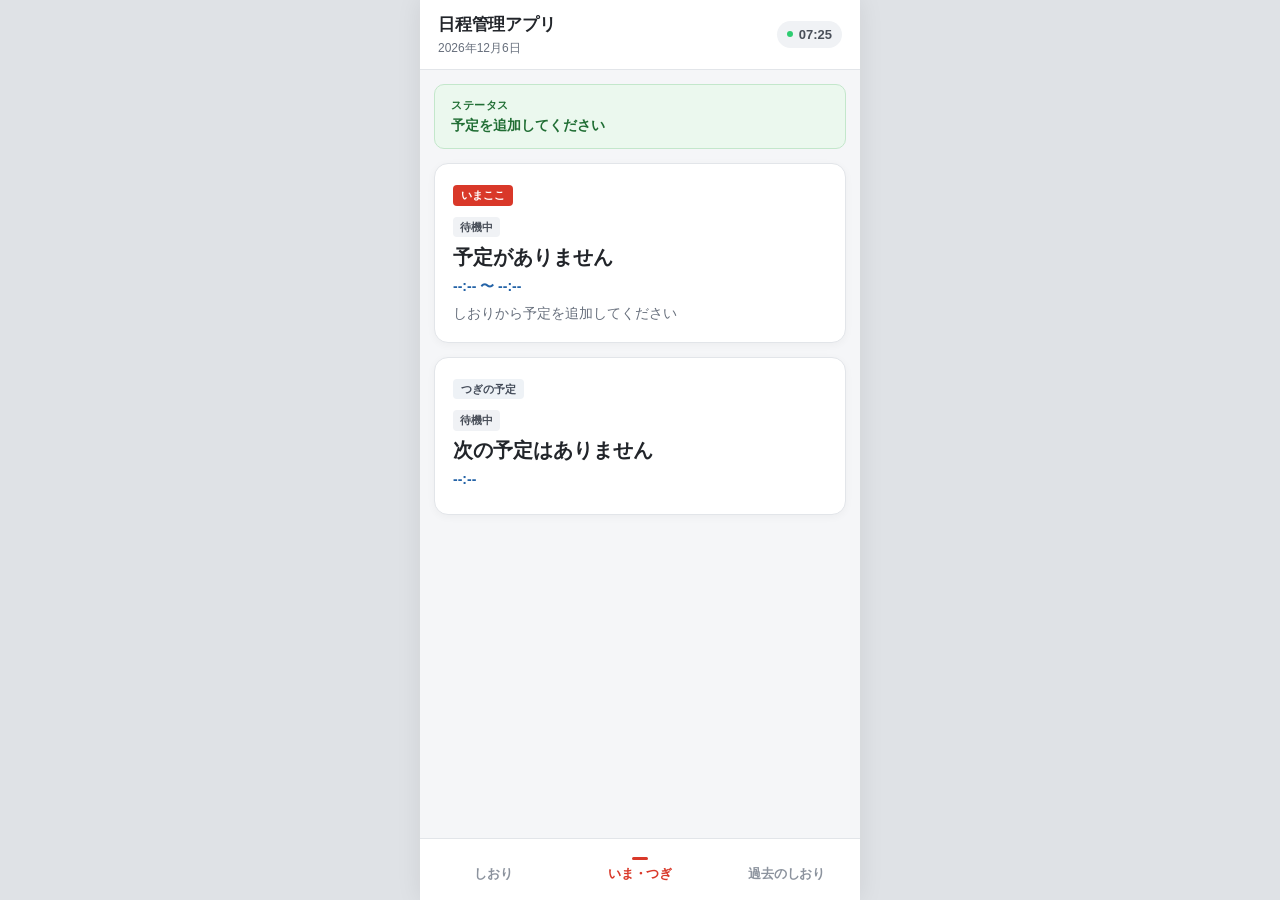
==== commit 5292d5ca: "Add files via upload" ====
--- a/kyoto_app.html
+++ b/kyoto_app.html
@@ -166,7 +166,7 @@
 }
 
 /* ===================================================
-   本日のしおりヘッダーカード
+   本日のしおりヘッダーカード ＆ 日程ナビゲーションカード
    =================================================== */
 .today-header-card {
   background-color: #FFFFFF;
@@ -203,6 +203,175 @@
   font-size: 12px;
   color: var(--text-sub);
   margin-left: 4px;
+}
+
+/* 日程ヘッダーカード（日程切り替え・事前作成対応） */
+.schedule-day-card {
+  background-color: #FFFFFF;
+  border-radius: var(--radius-md);
+  padding: 12px 14px;
+  margin-bottom: 12px;
+  border: 1px solid var(--border-color);
+  box-shadow: 0 2px 6px rgba(0, 0, 0, 0.03);
+  display: flex;
+  flex-direction: column;
+  gap: 10px;
+}
+
+/* 上段: 日程ナビゲーション */
+.schedule-day-nav-row {
+  display: flex;
+  align-items: center;
+  justify-content: space-between;
+  gap: 6px;
+}
+
+.schedule-day-center {
+  flex: 1;
+  display: flex;
+  align-items: center;
+  gap: 6px;
+  min-width: 0;
+}
+
+/* 相対関係バッジ */
+.day-rel-badge {
+  font-size: 10px;
+  font-weight: 700;
+  padding: 3px 6px;
+  border-radius: 4px;
+  white-space: nowrap;
+  flex-shrink: 0;
+}
+
+.day-rel-badge.badge-today {
+  background-color: var(--primary-red);
+  color: #FFFFFF;
+}
+
+.day-rel-badge.badge-tomorrow {
+  background-color: #2463A7;
+  color: #FFFFFF;
+}
+
+.day-rel-badge.badge-day-after {
+  background-color: #5C6BC0;
+  color: #FFFFFF;
+}
+
+.day-rel-badge.badge-future {
+  background-color: #4A5568;
+  color: #FFFFFF;
+}
+
+.day-rel-badge.badge-past {
+  background-color: #8C939E;
+  color: #FFFFFF;
+}
+
+/* 日程セレクトボックスのラップ */
+.schedule-select-wrapper {
+  position: relative;
+  flex: 1;
+  min-width: 0;
+}
+
+.schedule-day-select {
+  width: 100%;
+  padding: 6px 22px 6px 8px;
+  border-radius: var(--radius-sm);
+  border: 1px solid var(--border-color);
+  font-size: 13px;
+  font-weight: 700;
+  color: var(--text-main);
+  background-color: #F8FAFC;
+  cursor: pointer;
+  appearance: none;
+  -webkit-appearance: none;
+  text-overflow: ellipsis;
+  white-space: nowrap;
+  overflow: hidden;
+}
+
+.schedule-day-select:focus {
+  outline: none;
+  border-color: var(--accent-blue);
+  background-color: #FFFFFF;
+}
+
+.select-dropdown-caret {
+  position: absolute;
+  right: 6px;
+  top: 50%;
+  transform: translateY(-50%);
+  font-size: 10px;
+  color: var(--text-sub);
+  pointer-events: none;
+}
+
+/* + 日程ボタン */
+.btn-day-add {
+  background-color: var(--accent-blue-bg);
+  color: var(--accent-blue);
+  border: 1px solid rgba(36, 99, 167, 0.25);
+  font-size: 12px;
+  font-weight: 700;
+  padding: 6px 10px;
+  border-radius: var(--radius-sm);
+  cursor: pointer;
+  white-space: nowrap;
+  flex-shrink: 0;
+  transition: background-color 0.15s ease;
+}
+
+.btn-day-add:active {
+  background-color: #D9E9F9;
+}
+
+/* 下段: 日程詳細 & アクションボタン */
+.schedule-day-sub-row {
+  display: flex;
+  align-items: center;
+  justify-content: space-between;
+  gap: 8px;
+  padding-top: 8px;
+  border-top: 1px dashed var(--border-color);
+}
+
+.schedule-day-meta {
+  display: flex;
+  align-items: baseline;
+  gap: 6px;
+  flex-wrap: wrap;
+}
+
+.schedule-full-date {
+  font-size: 15px;
+  font-weight: 700;
+  color: var(--text-main);
+}
+
+.schedule-day-actions {
+  display: flex;
+  align-items: center;
+  gap: 6px;
+}
+
+.btn-sub-link {
+  background: none;
+  border: none;
+  color: var(--text-sub);
+  font-size: 12px;
+  padding: 4px 6px;
+  border-radius: var(--radius-sm);
+  cursor: pointer;
+  text-decoration: underline;
+  text-underline-offset: 2px;
+}
+
+.btn-sub-link:hover, .btn-sub-link:active {
+  color: var(--text-main);
+  background-color: #F0F2F5;
 }
 
 .timeline-hint {
@@ -1049,6 +1218,26 @@
   transform: translateX(-50%) translateY(0);
 }
 
+/* ===================================================
+   時間重複（時間かぶり）表示スタイル
+   =================================================== */
+.overlap-badge {
+  display: inline-block;
+  font-size: 11px;
+  font-weight: 700;
+  color: #C0392B;
+  background-color: #FDEDEC;
+  border: 1px solid #F5B7B1;
+  padding: 1px 7px;
+  border-radius: 4px;
+  letter-spacing: 0.3px;
+}
+
+.schedule-card.is-overlapping {
+  border-color: #F5B7B1 !important;
+  background-color: #FFFDFD;
+}
+
 </style>
   <script>
     if ('serviceWorker' in navigator) {
@@ -1082,23 +1271,45 @@
     <!-- メイン表示領域 -->
     <main class="app-content">
 
-      <!-- ================= 画面①: しおり（本日の日程限定） ================= -->
+      <!-- ================= 画面①: しおり（日程切り替え・事前作成対応） ================= -->
       <section id="view-schedule" class="view-panel">
         
-        <div class="today-header-card">
-          <div class="today-header-info">
-            <span class="today-badge">本日</span>
-            <span id="main-day-label" class="today-date-text">--月--日</span>
-            <span id="main-day-spots-count" class="today-count-text">0件の予定</span>
+        <!-- 日程ヘッダーカード（前後の日程切り替え・新規日程追加・日程変更） -->
+        <div class="schedule-day-card">
+          <!-- 上段: 日程ナビゲーションバー -->
+          <div class="schedule-day-nav-row">
+            <button id="btn-schedule-prev" class="btn-day-nav" title="前の日へ" aria-label="前の日へ">&lt;</button>
+            <div class="schedule-day-center">
+              <span id="schedule-day-badge" class="day-rel-badge badge-today">本日</span>
+              <div class="schedule-select-wrapper">
+                <select id="select-schedule-day" class="schedule-day-select">
+                  <!-- JSで動的に全日程の選択肢を出力 -->
+                </select>
+                <span class="select-dropdown-caret">&#9662;</span>
+              </div>
+            </div>
+            <button id="btn-schedule-next" class="btn-day-nav" title="次の日へ" aria-label="次の日へ">&gt;</button>
+            <button id="btn-open-add-day-schedule" class="btn-day-add" title="明日や明後日などの新しい日程を追加">+ 日程</button>
           </div>
-          <button id="btn-open-add-schedule" class="btn-primary-small">+ 予定を追加</button>
+
+          <!-- 下段: 日程詳細情報とアクション -->
+          <div class="schedule-day-sub-row">
+            <div class="schedule-day-meta">
+              <span id="main-day-label" class="schedule-full-date">--月--日(--)</span>
+              <span id="main-day-spots-count" class="today-count-text">0件の予定</span>
+            </div>
+            <div class="schedule-day-actions">
+              <button id="btn-open-edit-day" class="btn-sub-link" title="この日程の日付変更・削除">日程の変更</button>
+              <button id="btn-open-add-schedule" class="btn-primary-small">+ 予定を追加</button>
+            </div>
+          </div>
         </div>
 
         <p class="timeline-hint">予定を押すと操作メニュー、長押しで並び替えできます</p>
 
-        <!-- 本日のタイムライン一覧 -->
+        <!-- 選択された日程のタイムライン一覧 -->
         <div id="schedule-list" class="schedule-timeline">
-          <!-- JSで動的に本日の予定を出力 -->
+          <!-- JSで動的に予定を出力 -->
         </div>
       </section>
 
@@ -1349,7 +1560,7 @@
     <div class="modal-backdrop"></div>
     <div class="modal-card">
       <div class="modal-header">
-        <h3>新しい日程を追加</h3>
+        <h3 id="modal-add-day-title">新しい日程を追加</h3>
         <button id="btn-close-day-modal" class="modal-close-btn">&times;</button>
       </div>
       <form id="day-form" class="modal-body">
@@ -1366,6 +1577,29 @@
     </div>
   </div>
 
+  <!-- モーダル: 日程の変更・削除 -->
+  <div id="modal-edit-day" class="modal hidden">
+    <div class="modal-backdrop"></div>
+    <div class="modal-card">
+      <div class="modal-header">
+        <h3 id="modal-edit-day-title">日程の変更</h3>
+        <button id="btn-close-edit-day-modal" class="modal-close-btn">&times;</button>
+      </div>
+      <form id="edit-day-form" class="modal-body">
+        <div class="form-group">
+          <label for="edit-day-date">日付 *</label>
+          <input type="date" id="edit-day-date" required class="input-text">
+        </div>
+        <div class="modal-actions">
+          <button type="button" id="btn-delete-day" class="btn-delete">この日程を削除</button>
+          <div class="flex-spacer"></div>
+          <button type="button" id="btn-cancel-edit-day-modal" class="btn-cancel">キャンセル</button>
+          <button type="submit" class="btn-submit">変更を保存</button>
+        </div>
+      </form>
+    </div>
+  </div>
+
   <!-- 操作フィードバック用トースト通知 -->
   <div id="app-toast" class="app-toast"></div>
 
@@ -1433,6 +1667,7 @@
 let state = {
   days: [],
   todayIndex: 0,
+  scheduleViewDayIndex: 0, // しおり画面で現在表示中の日程インデックス
   pastViewDayIndex: 0,
   activeView: 'schedule',
   selectedActionItem: null
@@ -1449,6 +1684,7 @@
 
     state.days = savedDays ? JSON.parse(savedDays) : JSON.parse(JSON.stringify(CLEAN_DEFAULT_DAYS));
     state.todayIndex = savedTodayIdx !== null ? parseInt(savedTodayIdx, 10) : 0;
+    state.scheduleViewDayIndex = state.todayIndex;
     state.pastViewDayIndex = 0;
   } catch (e) {
     state.days = JSON.parse(JSON.stringify(CLEAN_DEFAULT_DAYS));
@@ -1476,7 +1712,22 @@
   return state.days[state.todayIndex];
 }
 
+// しおり画面で現在選択・表示中の日程を取得
+function getCurrentScheduleDay() {
+  if (!state.days || state.days.length === 0) {
+    state.days = JSON.parse(JSON.stringify(CLEAN_DEFAULT_DAYS));
+  }
+  if (state.scheduleViewDayIndex < 0 || state.scheduleViewDayIndex >= state.days.length) {
+    state.scheduleViewDayIndex = Math.min(Math.max(0, state.todayIndex), state.days.length - 1);
+  }
+  return state.days[state.scheduleViewDayIndex];
+}
+
 // --- 時刻・日付ユーティリティ ---
+function parseTimeToMinutes(timeStr) {
+  return getMinutesFromTimeString(timeStr);
+}
+
 function getMinutesFromTimeString(timeStr) {
   if (!timeStr) return 0;
   const parts = timeStr.split(':');
@@ -1493,6 +1744,40 @@
 function getCurrentMinutes() {
   const now = new Date();
   return now.getHours() * 60 + now.getMinutes();
+}
+
+const WEEKDAYS = ['日', '月', '火', '水', '木', '金', '土'];
+
+function formatDateWithWeekday(dateStr) {
+  if (!dateStr) return '';
+  const parts = dateStr.split('-');
+  if (parts.length === 3) {
+    const d = new Date(parseInt(parts[0], 10), parseInt(parts[1], 10) - 1, parseInt(parts[2], 10));
+    const w = WEEKDAYS[d.getDay()];
+    return `${parseInt(parts[1], 10)}月${parseInt(parts[2], 10)}日(${w})`;
+  }
+  return dateStr;
+}
+
+function getDayDiffFromToday(dateStr) {
+  if (!dateStr) return 0;
+  const todayStr = getInitialTodayDate();
+  const d1 = new Date(dateStr.replace(/-/g, '/'));
+  const d2 = new Date(todayStr.replace(/-/g, '/'));
+  d1.setHours(0, 0, 0, 0);
+  d2.setHours(0, 0, 0, 0);
+  const diffTime = d1.getTime() - d2.getTime();
+  return Math.round(diffTime / (1000 * 60 * 60 * 24));
+}
+
+function getRelativeDayBadgeInfo(dateStr) {
+  const diff = getDayDiffFromToday(dateStr);
+  if (diff === 0) return { text: '本日', className: 'badge-today' };
+  if (diff === 1) return { text: '明日', className: 'badge-tomorrow' };
+  if (diff === 2) return { text: '明後日', className: 'badge-day-after' };
+  if (diff > 2) return { text: `${diff}日後`, className: 'badge-future' };
+  if (diff === -1) return { text: '昨日', className: 'badge-past' };
+  return { text: `${Math.abs(diff)}日前`, className: 'badge-past' };
 }
 
 function formatDateOnly(dateStr) {
@@ -1525,7 +1810,13 @@
       'undecided': document.getElementById('view-undecided')
     },
     
-    // しおり画面
+    // しおり画面（日程ナビゲーション & アクション）
+    btnSchedulePrev: document.getElementById('btn-schedule-prev'),
+    scheduleDayBadge: document.getElementById('schedule-day-badge'),
+    selectScheduleDay: document.getElementById('select-schedule-day'),
+    btnScheduleNext: document.getElementById('btn-schedule-next'),
+    btnOpenAddDaySchedule: document.getElementById('btn-open-add-day-schedule'),
+    btnOpenEditDay: document.getElementById('btn-open-edit-day'),
     mainDayLabel: document.getElementById('main-day-label'),
     mainDaySpotsCount: document.getElementById('main-day-spots-count'),
     scheduleList: document.getElementById('schedule-list'),
@@ -1592,7 +1883,15 @@
     dayForm: document.getElementById('day-form'),
     newDayDate: document.getElementById('new-day-date'),
     btnCloseDayModal: document.getElementById('btn-close-day-modal'),
-    btnCancelDayModal: document.getElementById('btn-cancel-day-modal')
+    btnCancelDayModal: document.getElementById('btn-cancel-day-modal'),
+
+    // 日程変更・削除モーダル
+    modalEditDay: document.getElementById('modal-edit-day'),
+    editDayForm: document.getElementById('edit-day-form'),
+    editDayDate: document.getElementById('edit-day-date'),
+    btnDeleteDay: document.getElementById('btn-delete-day'),
+    btnCloseEditDayModal: document.getElementById('btn-close-edit-day-modal'),
+    btnCancelEditDayModal: document.getElementById('btn-cancel-edit-day-modal')
   };
 
   function switchView(viewName) {
@@ -1633,8 +1932,32 @@
     dom.headerDateSub.textContent = formatFullDate(today.date);
   }
 
+  // 時間が重複している予定のID一覧を取得
+  function getOverlappingItemIds(items) {
+    const overlappingIds = new Set();
+    if (!items || items.length < 2) return overlappingIds;
+
+    for (let i = 0; i < items.length; i++) {
+      const itemA = items[i];
+      const startA = getMinutesFromTimeString(itemA.startTime);
+      const endA = itemA.endTime ? getMinutesFromTimeString(itemA.endTime) : startA + 60;
+
+      for (let j = i + 1; j < items.length; j++) {
+        const itemB = items[j];
+        const startB = getMinutesFromTimeString(itemB.startTime);
+        const endB = itemB.endTime ? getMinutesFromTimeString(itemB.endTime) : startB + 60;
+
+        if (startA < endB && startB < endA) {
+          overlappingIds.add(itemA.id);
+          overlappingIds.add(itemB.id);
+        }
+      }
+    }
+    return overlappingIds;
+  }
+
   // カードのHTML生成ヘルパー
-  function createScheduleCardHtml(item) {
+  function createScheduleCardHtml(item, isOverlapping) {
     const timeRange = item.endTime ? `${item.startTime} 〜 ${item.endTime}` : item.startTime;
     const typeBadge = item.type === 'transit'
       ? '<span class="type-badge badge-transit">移動</span>'
@@ -1667,9 +1990,14 @@
       `;
     }
 
+    const overlapBadge = isOverlapping ? '<span class="overlap-badge">時間が重複</span>' : '';
+
     return `
       <div class="card-top-row">
-        <div>${typeBadge}</div>
+        <div style="display: flex; align-items: center; gap: 6px;">
+          ${typeBadge}
+          ${overlapBadge}
+        </div>
         <div style="display: flex; align-items: center; gap: 8px;">
           <span class="schedule-time">${timeRange}</span>
           <div class="drag-grip-icon" title="長押しで移動">
@@ -1685,23 +2013,60 @@
   }
 
   function renderSchedule() {
-    const today = getTodayDay();
-    const items = today.items || [];
-
-    dom.mainDayLabel.textContent = formatDateOnly(today.date);
+    const currentDay = getCurrentScheduleDay();
+    const items = currentDay.items || [];
+
+    // 1. 日程プルダウンの選択肢を全日程で再生成
+    if (dom.selectScheduleDay) {
+      dom.selectScheduleDay.innerHTML = '';
+      state.days.forEach((day, idx) => {
+        const opt = document.createElement('option');
+        opt.value = idx.toString();
+        const badgeInfo = getRelativeDayBadgeInfo(day.date);
+        const count = day.items ? day.items.length : 0;
+        opt.textContent = `${formatDateWithWeekday(day.date)} [${badgeInfo.text}] (${count}件)`;
+        if (idx === state.scheduleViewDayIndex) {
+          opt.selected = true;
+        }
+        dom.selectScheduleDay.appendChild(opt);
+      });
+    }
+
+    // 2. 前後ボタンの活性・非活性制御
+    if (dom.btnSchedulePrev) {
+      dom.btnSchedulePrev.disabled = (state.scheduleViewDayIndex <= 0);
+      dom.btnSchedulePrev.style.opacity = (state.scheduleViewDayIndex <= 0) ? '0.3' : '1';
+    }
+    if (dom.btnScheduleNext) {
+      dom.btnScheduleNext.disabled = (state.scheduleViewDayIndex >= state.days.length - 1);
+      dom.btnScheduleNext.style.opacity = (state.scheduleViewDayIndex >= state.days.length - 1) ? '0.3' : '1';
+    }
+
+    // 3. 相対関係バッジ（本日、明日、明後日など）
+    if (dom.scheduleDayBadge) {
+      const badgeInfo = getRelativeDayBadgeInfo(currentDay.date);
+      dom.scheduleDayBadge.textContent = badgeInfo.text;
+      dom.scheduleDayBadge.className = `day-rel-badge ${badgeInfo.className}`;
+    }
+
+    // 4. 日付詳細ラベルと予定件数
+    dom.mainDayLabel.textContent = formatDateWithWeekday(currentDay.date);
     dom.mainDaySpotsCount.textContent = `${items.length}件の予定`;
 
+    // 5. 予定カード一覧の描画
     dom.scheduleList.innerHTML = '';
 
     if (items.length === 0) {
       dom.scheduleList.innerHTML = `
         <div style="text-align: center; padding: 40px 20px; color: #8C939E; font-size: 13px;">
-          予定はまだ登録されていません。<br>右上の「+ 予定を追加」から登録してください。
+          この日の予定はまだありません。<br>右上の「+ 予定を追加」から登録してください。
         </div>
       `;
       return;
     }
 
+    const overlappingIds = getOverlappingItemIds(items);
+
     items.forEach((item, index) => {
       const card = document.createElement('div');
       card.className = 'schedule-card';
@@ -1710,8 +2075,10 @@
         card.classList.add('is-transit');
       }
 
-      const isCurrent = (index === today.currentSpotIndex);
-      const isPast = (index < today.currentSpotIndex);
+      // 「本日」を表示している場合のみ、現在スポットや過去スポットのスタイルを適用
+      const isCurrent = (state.scheduleViewDayIndex === state.todayIndex && index === currentDay.currentSpotIndex);
+      const isPast = (state.scheduleViewDayIndex === state.todayIndex && index < currentDay.currentSpotIndex);
+      const isOverlapping = overlappingIds.has(item.id);
 
       if (isCurrent) {
         card.classList.add('is-current');
@@ -1719,16 +2086,21 @@
         card.classList.add('is-past');
       }
 
-      card.innerHTML = createScheduleCardHtml(item);
-
-            setupCardDragAndDrop(card, index, state.todayIndex, dom.scheduleList);
+      if (isOverlapping) {
+        card.classList.add('is-overlapping');
+      }
+
+      card.innerHTML = createScheduleCardHtml(item, isOverlapping);
+
+      // 長押しドラッグ＆ドロップ並び替えの登録
+      setupCardDragAndDrop(card, index, state.scheduleViewDayIndex, dom.scheduleList);
 
       card.addEventListener('click', () => {
         if (card._didDrag) {
           card._didDrag = false;
           return;
         }
-        openSpotActionPopup(item, index, state.todayIndex);
+        openSpotActionPopup(item, index, state.scheduleViewDayIndex);
       });
 
       dom.scheduleList.appendChild(card);
@@ -1869,6 +2241,8 @@
         </div>
       `;
     } else {
+      const overlappingIds = getOverlappingItemIds(items);
+
       items.forEach((item, index) => {
         const card = document.createElement('div');
         card.className = 'schedule-card';
@@ -1877,11 +2251,17 @@
           card.classList.add('is-transit');
         }
 
+        const isOverlapping = overlappingIds.has(item.id);
+
         if (state.pastViewDayIndex === state.todayIndex && index === selectedDay.currentSpotIndex) {
           card.classList.add('is-current');
         }
 
-        card.innerHTML = createScheduleCardHtml(item);
+        if (isOverlapping) {
+          card.classList.add('is-overlapping');
+        }
+
+        card.innerHTML = createScheduleCardHtml(item, isOverlapping);
 
               setupCardDragAndDrop(card, index, state.pastViewDayIndex, dom.pastDayScheduleList);
 
@@ -1998,6 +2378,20 @@
     }
   }
 
+  // 開始時間が終了時間より後になった場合、終了時間を一旦1時間後に自動設定
+  dom.formStartTime.addEventListener('change', () => {
+    const startStr = dom.formStartTime.value;
+    if (!startStr) return;
+    const startMin = getMinutesFromTimeString(startStr);
+    const endStr = dom.formEndTime.value;
+    const endMin = endStr ? getMinutesFromTimeString(endStr) : 0;
+
+    if (!endStr || startMin >= endMin) {
+      const autoEndMin = Math.min(startMin + 60, 1439);
+      dom.formEndTime.value = formatMinutesToTimeString(autoEndMin);
+    }
+  });
+
   dom.radioTypeSpot.addEventListener('change', updateFormTypeFields);
   dom.radioTypeTransit.addEventListener('change', updateFormTypeFields);
 
@@ -2008,7 +2402,11 @@
   });
 
   function openAddModal() {
-    dom.modalTitle.textContent = '予定・交通の追加';
+    const currentDay = getCurrentScheduleDay();
+    const badgeInfo = getRelativeDayBadgeInfo(currentDay.date);
+    const dateLabel = formatDateOnly(currentDay.date);
+    dom.modalTitle.textContent = `予定・交通の追加 (${dateLabel} ${badgeInfo.text})`;
+    
     dom.formItemId.value = '';
     dom.formTitle.value = '';
     dom.formNearestStation.value = '';
@@ -2019,8 +2417,6 @@
     dom.radioTypeSpot.checked = true;
     updateFormTypeFields();
     
-    const today = getTodayDay();
-    const items = today.items || [];
     // 初期値をご要望通り「現在の時間」に設定
     const now = new Date();
     const curH = String(now.getHours()).padStart(2, '0');
@@ -2103,14 +2499,28 @@
 
     if (!startTime) return;
 
-    const today = getTodayDay();
-    if (!today.items) today.items = [];
+    // バリデーション: 開始時間 >= 終了時間 の場合は保存させない
+    if (endTime) {
+      const startMin = getMinutesFromTimeString(startTime);
+      const endMin = getMinutesFromTimeString(endTime);
+      if (startMin >= endMin) {
+        alert('終了時刻は開始時刻より後の時間を設定してください。');
+        return;
+      }
+    }
+
+    const currentDay = getCurrentScheduleDay();
+    if (!currentDay.items) currentDay.items = [];
+
+    // 現在選択中の予定IDを記憶（ソートで位置が変わっても赤枠ハイライトを正しく追従させるため）
+    const currentSpot = currentDay.items[currentDay.currentSpotIndex];
+    const currentSpotId = currentSpot ? currentSpot.id : null;
 
     if (id) {
-      const index = today.items.findIndex(s => s.id === id);
+      const index = currentDay.items.findIndex(s => s.id === id);
       if (index !== -1) {
-        today.items[index] = {
-          ...today.items[index],
+        currentDay.items[index] = {
+          ...currentDay.items[index],
           type,
           title,
           nearestStation,
@@ -2137,10 +2547,20 @@
         endTime,
         memo
       };
-      today.items.push(newItem);
-      today.items.sort((a, b) => {
-        return getMinutesFromTimeString(a.startTime) - getMinutesFromTimeString(b.startTime);
-      });
+      currentDay.items.push(newItem);
+    }
+
+    // 前の予定が後ろの予定より後の時間に変更された場合も自動で場所を入れ替え（時系列ソート）
+    currentDay.items.sort((a, b) => {
+      return getMinutesFromTimeString(a.startTime) - getMinutesFromTimeString(b.startTime);
+    });
+
+    // 赤枠ハイライトの追従
+    if (currentSpotId) {
+      const newCurrIdx = currentDay.items.findIndex(s => s.id === currentSpotId);
+      if (newCurrIdx !== -1) {
+        currentDay.currentSpotIndex = newCurrIdx;
+      }
     }
 
     saveState();
@@ -2151,10 +2571,10 @@
   dom.btnDeleteItem.addEventListener('click', () => {
     const id = dom.formItemId.value;
     if (!id) return;
-    const today = getTodayDay();
-    today.items = today.items.filter(s => s.id !== id);
-    if (today.currentSpotIndex >= today.items.length) {
-      today.currentSpotIndex = Math.max(0, today.items.length - 1);
+    const currentDay = getCurrentScheduleDay();
+    currentDay.items = currentDay.items.filter(s => s.id !== id);
+    if (currentDay.currentSpotIndex >= currentDay.items.length) {
+      currentDay.currentSpotIndex = Math.max(0, currentDay.items.length - 1);
     }
     saveState();
     closeModal();
@@ -2165,19 +2585,80 @@
   dom.btnCancelModal.addEventListener('click', closeModal);
   dom.modalEditItem.querySelector('.modal-backdrop').addEventListener('click', closeModal);
 
-  // 日程追加
-  dom.btnOpenAddDay.addEventListener('click', () => {
-    const now = new Date();
-    now.setDate(now.getDate() + state.days.length);
-    const nextDate = now.toISOString().split('T')[0];
-    dom.newDayDate.value = nextDate;
+  // ===================================================
+  // 日程ナビゲーション & 日程追加・変更イベントリスナー
+  // ===================================================
+
+  // しおり画面の日程切り替え（前へ）
+  if (dom.btnSchedulePrev) {
+    dom.btnSchedulePrev.addEventListener('click', () => {
+      if (state.scheduleViewDayIndex > 0) {
+        state.scheduleViewDayIndex--;
+        renderSchedule();
+      }
+    });
+  }
+
+  // しおり画面の日程切り替え（次へ）
+  if (dom.btnScheduleNext) {
+    dom.btnScheduleNext.addEventListener('click', () => {
+      if (state.scheduleViewDayIndex < state.days.length - 1) {
+        state.scheduleViewDayIndex++;
+        renderSchedule();
+      }
+    });
+  }
+
+  // しおり画面の日程切り替え（プルダウン）
+  if (dom.selectScheduleDay) {
+    dom.selectScheduleDay.addEventListener('change', (e) => {
+      state.scheduleViewDayIndex = parseInt(e.target.value, 10);
+      renderSchedule();
+    });
+  }
+
+  // 新しい日程の追加モーダルを開く関数（明日や翌日を初期値に）
+  function openAddDayModal() {
+    let baseDate = new Date();
+    if (state.days && state.days.length > 0) {
+      // 登録されている中で最も遅い日付を探す
+      const lastDay = state.days[state.days.length - 1];
+      const parsed = new Date(lastDay.date.replace(/-/g, '/'));
+      if (!isNaN(parsed.getTime())) {
+        baseDate = parsed;
+      }
+    }
+    // その翌日（+1日）を初期値にセット
+    baseDate.setDate(baseDate.getDate() + 1);
+    const y = baseDate.getFullYear();
+    const m = String(baseDate.getMonth() + 1).padStart(2, '0');
+    const d = String(baseDate.getDate()).padStart(2, '0');
+    dom.newDayDate.value = `${y}-${m}-${d}`;
     dom.modalAddDay.classList.remove('hidden');
-  });
-
+  }
+
+  if (dom.btnOpenAddDaySchedule) {
+    dom.btnOpenAddDaySchedule.addEventListener('click', openAddDayModal);
+  }
+  if (dom.btnOpenAddDay) {
+    dom.btnOpenAddDay.addEventListener('click', openAddDayModal);
+  }
+
+  // 日程追加の保存
   dom.dayForm.addEventListener('submit', (e) => {
     e.preventDefault();
     const date = dom.newDayDate.value;
     if (!date) return;
+
+    // すでに同日が存在するかチェック
+    const existingIndex = state.days.findIndex(d => d.date === date);
+    if (existingIndex !== -1) {
+      state.scheduleViewDayIndex = existingIndex;
+      dom.modalAddDay.classList.add('hidden');
+      render();
+      showToast(`${formatDateOnly(date)} は既に存在します`);
+      return;
+    }
 
     const newDay = {
       id: 'day-' + Date.now(),
@@ -2192,16 +2673,112 @@
       const timeB = new Date(b.date.replace(/-/g, '/')).getTime();
       return timeA - timeB;
     });
-    
-    state.pastViewDayIndex = state.days.findIndex(d => d.id === newDay.id);
+
+    // 追加した日のインデックスに移動
+    state.scheduleViewDayIndex = state.days.findIndex(d => d.id === newDay.id);
+    state.pastViewDayIndex = state.scheduleViewDayIndex;
+
+    // 本日のインデックスも再特定
+    const todayStr = getInitialTodayDate();
+    const tIdx = state.days.findIndex(d => d.date === todayStr);
+    state.todayIndex = tIdx !== -1 ? tIdx : 0;
+
     saveState();
     dom.modalAddDay.classList.add('hidden');
     render();
+    showToast(`${formatDateOnly(date)} の日程を追加しました`);
   });
 
   dom.btnCloseDayModal.addEventListener('click', () => dom.modalAddDay.classList.add('hidden'));
   dom.btnCancelDayModal.addEventListener('click', () => dom.modalAddDay.classList.add('hidden'));
   dom.modalAddDay.querySelector('.modal-backdrop').addEventListener('click', () => dom.modalAddDay.classList.add('hidden'));
+
+  // 日程変更・削除モーダルの操作
+  function openEditDayModal() {
+    const currentDay = getCurrentScheduleDay();
+    dom.editDayDate.value = currentDay.date;
+    
+    // 日程が1つだけの場合は削除を非表示（最低1日は残す）
+    if (state.days.length <= 1) {
+      dom.btnDeleteDay.style.display = 'none';
+    } else {
+      dom.btnDeleteDay.style.display = 'inline-block';
+    }
+
+    dom.modalEditDay.classList.remove('hidden');
+  }
+
+  if (dom.btnOpenEditDay) {
+    dom.btnOpenEditDay.addEventListener('click', openEditDayModal);
+  }
+
+  // 日程変更の保存
+  if (dom.editDayForm) {
+    dom.editDayForm.addEventListener('submit', (e) => {
+      e.preventDefault();
+      const newDate = dom.editDayDate.value;
+      if (!newDate) return;
+
+      const currentDay = getCurrentScheduleDay();
+      currentDay.date = newDate;
+
+      state.days.sort((a, b) => {
+        const timeA = new Date(a.date.replace(/-/g, '/')).getTime();
+        const timeB = new Date(b.date.replace(/-/g, '/')).getTime();
+        return timeA - timeB;
+      });
+
+      state.scheduleViewDayIndex = state.days.findIndex(d => d.id === currentDay.id);
+      
+      const todayStr = getInitialTodayDate();
+      const tIdx = state.days.findIndex(d => d.date === todayStr);
+      state.todayIndex = tIdx !== -1 ? tIdx : 0;
+
+      saveState();
+      dom.modalEditDay.classList.add('hidden');
+      render();
+      showToast('日程を変更しました');
+    });
+  }
+
+  // 日程の削除
+  if (dom.btnDeleteDay) {
+    dom.btnDeleteDay.addEventListener('click', () => {
+      if (state.days.length <= 1) {
+        alert('これ以上日程を削除することはできません。');
+        return;
+      }
+      const currentDay = getCurrentScheduleDay();
+      const dateLabel = formatDateOnly(currentDay.date);
+      if (!confirm(`${dateLabel}の日程（登録されている予定も含みます）を削除しますか？`)) {
+        return;
+      }
+
+      state.days = state.days.filter(d => d.id !== currentDay.id);
+      if (state.scheduleViewDayIndex >= state.days.length) {
+        state.scheduleViewDayIndex = Math.max(0, state.days.length - 1);
+      }
+
+      const todayStr = getInitialTodayDate();
+      const tIdx = state.days.findIndex(d => d.date === todayStr);
+      state.todayIndex = tIdx !== -1 ? tIdx : 0;
+
+      saveState();
+      dom.modalEditDay.classList.add('hidden');
+      render();
+      showToast('日程を削除しました');
+    });
+  }
+
+  if (dom.btnCloseEditDayModal) {
+    dom.btnCloseEditDayModal.addEventListener('click', () => dom.modalEditDay.classList.add('hidden'));
+  }
+  if (dom.btnCancelEditDayModal) {
+    dom.btnCancelEditDayModal.addEventListener('click', () => dom.modalEditDay.classList.add('hidden'));
+  }
+  if (dom.modalEditDay) {
+    dom.modalEditDay.querySelector('.modal-backdrop').addEventListener('click', () => dom.modalEditDay.classList.add('hidden'));
+  }
 
   // ナビゲーション切り替え
   dom.navButtons.forEach(btn => {
